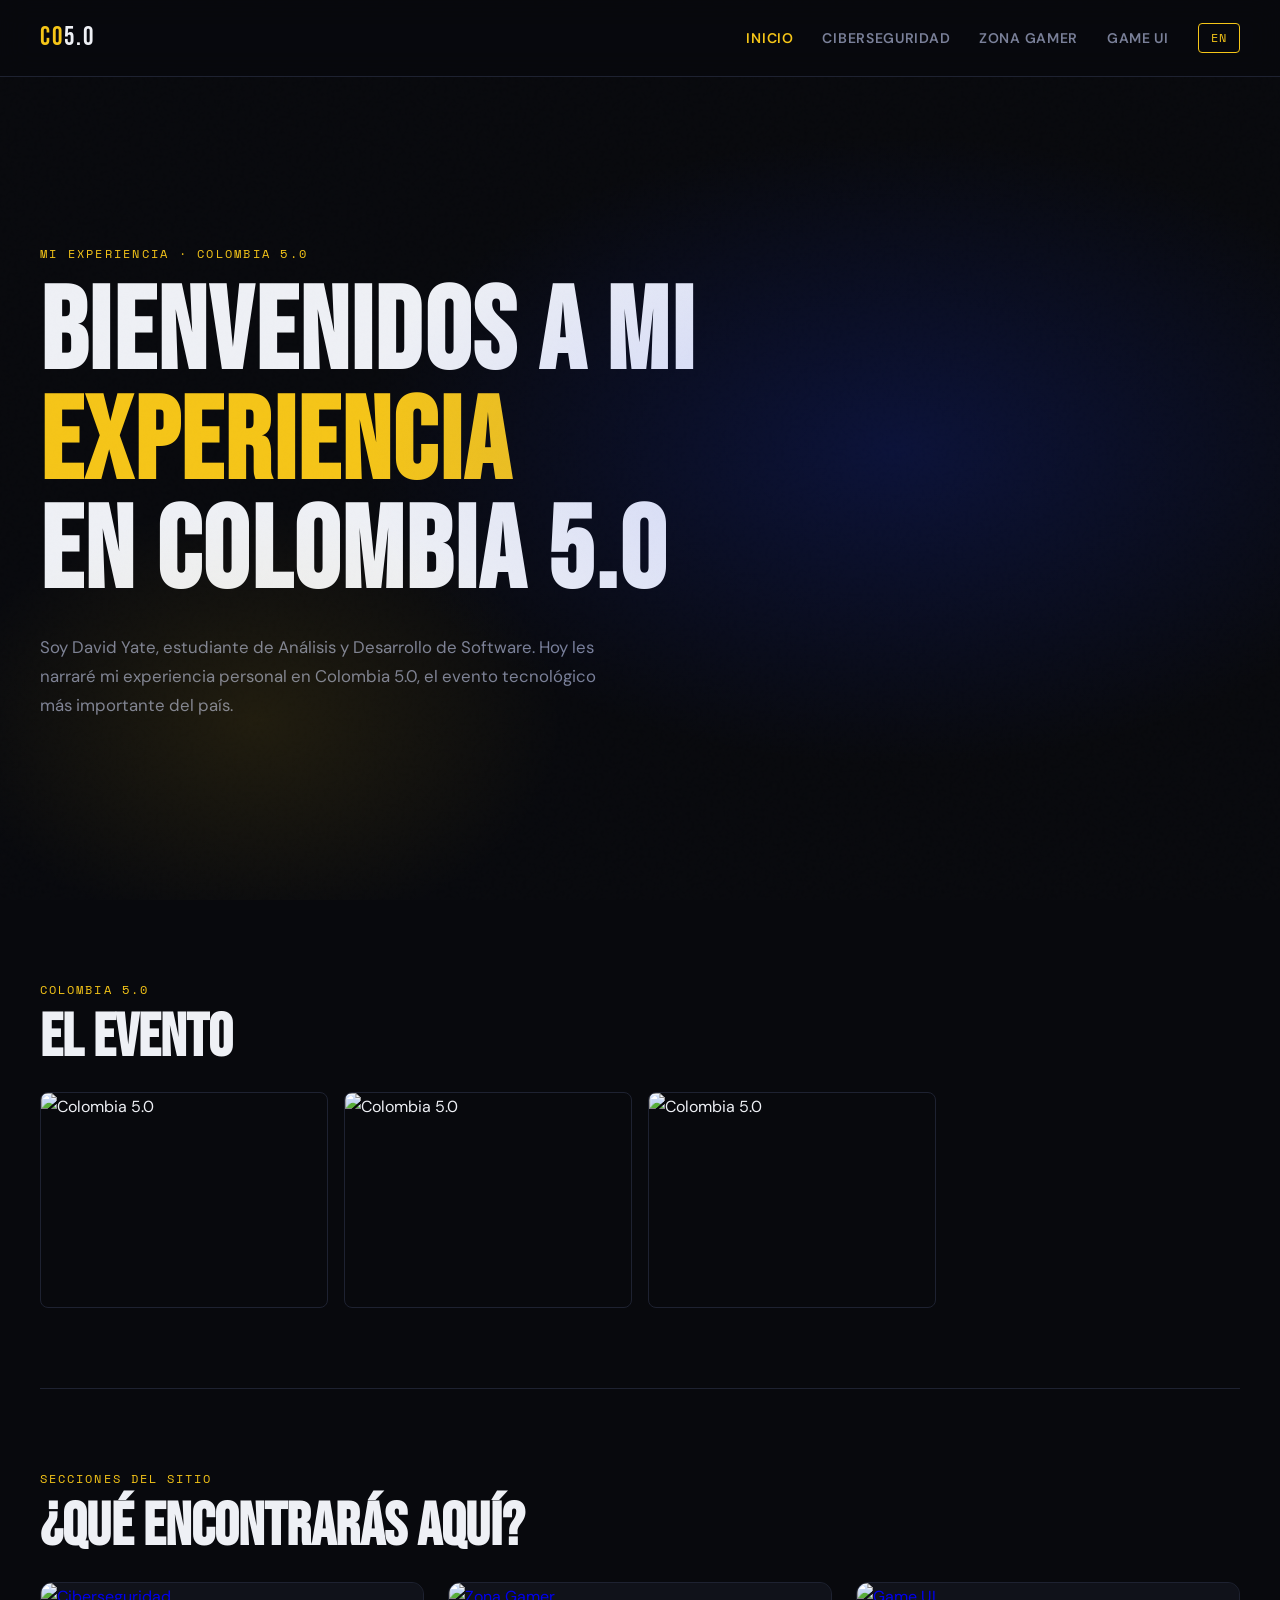
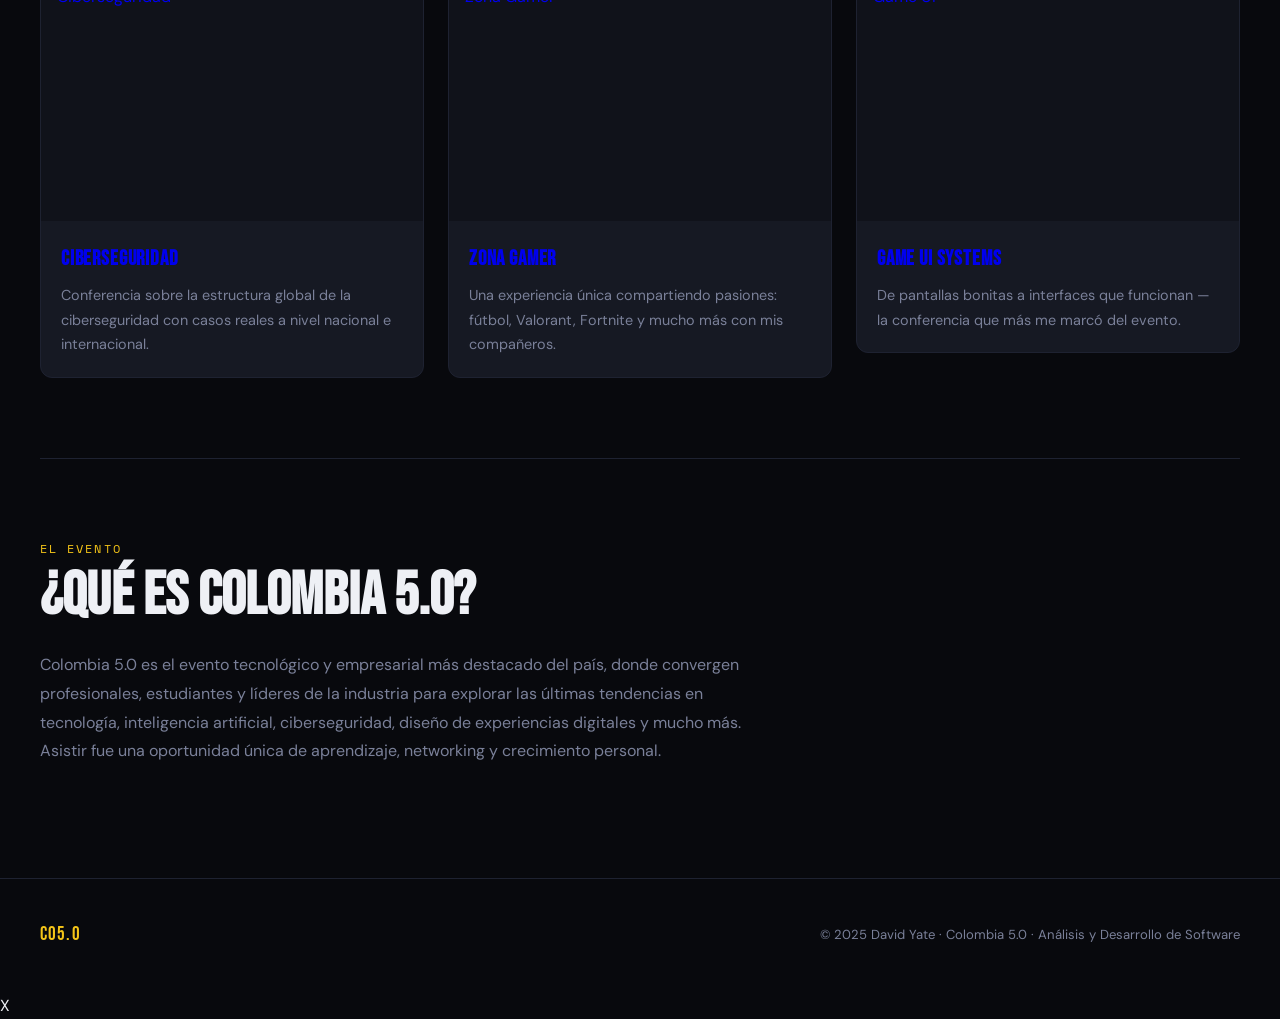
==== index.html @ abbd1819 "prueba" ====
<!DOCTYPE html>
<html lang="es">
<head>
  <meta charset="UTF-8" />
  <meta name="viewport" content="width=device-width, initial-scale=1.0" />
  <title>Colombia 5.0 — David Yate</title>
  <link rel="stylesheet" href="css/style.css" />
</head>
<body>

  <!-- NAV -->
  <nav>
    <a href="index.html" class="nav-logo">CO<span>5.0</span></a>
    <ul class="nav-links">
      <li><a href="index.html"           class="active" data-i18n="nav-home">Inicio</a></li>
      <li><a href="ciberseguridad.html"  data-i18n="nav-ciber">Ciberseguridad</a></li>
      <li><a href="zona-gamer.html"      data-i18n="nav-gamer">Zona Gamer</a></li>
      <li><a href="game-ui.html"         data-i18n="nav-gameui">Game UI</a></li>
      <li><button id="lang-btn">EN</button></li>
    </ul>
    <button class="hamburger" aria-label="Menú">
      <span></span><span></span><span></span>
    </button>
  </nav>

  <!-- HERO -->
  <header class="page-hero">
    <p class="hero-eyebrow" data-i18n="hero-eyebrow">Mi Experiencia · Colombia 5.0</p>
    <h1 class="hero-title" data-i18n="hero-title">
      Bienvenidos a mi<br><em>experiencia</em><br>en Colombia 5.0
    </h1>
    <p class="hero-sub" data-i18n="hero-sub">
      Soy David Yate, estudiante de Análisis y Desarrollo de Software. Hoy les narraré mi experiencia personal en Colombia 5.0, el evento tecnológico más importante del país.
    </p>
  </header>

  <!-- GALLERY HOME -->
  <section>
    <p class="section-label">Colombia 5.0</p>
    <h2 class="section-title">El Evento</h2>
    <div class="gallery">
      <img src="img/imagen1.jpeg" alt="Colombia 5.0" loading="lazy" />
      <img src="img/imagen2.jpeg" alt="Colombia 5.0" loading="lazy" />
      <img src="img/imagen3.jpeg" alt="Colombia 5.0" loading="lazy" />
    </div>
  </section>

  <div class="divider"></div>

  <!-- CARDS -->
  <section>
    <p class="section-label" data-i18n="cards-label">Secciones del sitio</p>
    <h2 class="section-title" data-i18n="cards-title">¿Qué encontrarás aquí?</h2>
    <div class="card-grid">

      <a href="ciberseguridad.html" style="text-decoration:none;">
        <article class="card">
          <img class="card-img" src="img/imagen4.jpeg" alt="Ciberseguridad" loading="lazy" />
          <div class="card-body">
            <h3 data-i18n="card1-title">Ciberseguridad</h3>
            <p data-i18n="card1-desc">Conferencia sobre la estructura global de la ciberseguridad con casos reales a nivel nacional e internacional.</p>
          </div>
        </article>
      </a>

      <a href="zona-gamer.html" style="text-decoration:none;">
        <article class="card">
          <img class="card-img" src="img/imagen10.jpeg" alt="Zona Gamer" loading="lazy" />
          <div class="card-body">
            <h3 data-i18n="card2-title">Zona Gamer</h3>
            <p data-i18n="card2-desc">Una experiencia única compartiendo pasiones: fútbol, Valorant, Fortnite y mucho más con mis compañeros.</p>
          </div>
        </article>
      </a>

      <a href="game-ui.html" style="text-decoration:none;">
        <article class="card">
          <img class="card-img" src="img/imagen13.jpeg" alt="Game UI" loading="lazy" />
          <div class="card-body">
            <h3 data-i18n="card3-title">Game UI Systems</h3>
            <p data-i18n="card3-desc">De pantallas bonitas a interfaces que funcionan — la conferencia que más me marcó del evento.</p>
          </div>
        </article>
      </a>

    </div>
  </section>

  <div class="divider"></div>

  <!-- ABOUT EVENT -->
  <section>
    <p class="section-label" data-i18n="event-label">El Evento</p>
    <h2 class="section-title" data-i18n="event-title">¿Qué es Colombia 5.0?</h2>
    <p class="section-body" data-i18n="event-body">
      Colombia 5.0 es el evento tecnológico y empresarial más destacado del país, donde convergen profesionales, estudiantes y líderes de la industria para explorar las últimas tendencias en tecnología, inteligencia artificial, ciberseguridad, diseño de experiencias digitales y mucho más.
    </p>
  </section>

  <!-- FOOTER -->
  <footer>
    <span class="footer-logo">CO5.0</span>
    <p data-i18n="footer-copy">© 2025 David Yate · Colombia 5.0 · Análisis y Desarrollo de Software</p>
  </footer>

  <script src="js/lang.js"></script>
  <script>initLang('home');</script>
</body>
</html>
X
---- css/style.css ----
/* ===========================
   COLOMBIA 5.0 — Global Styles
   =========================== */

@import url('https://fonts.googleapis.com/css2?family=Bebas+Neue&family=DM+Sans:ital,opsz,wght@0,9..40,300;0,9..40,400;0,9..40,600;1,9..40,300&family=Space+Mono:wght@400;700&display=swap');

:root {
  --bg:        #08090d;
  --surface:   #10121a;
  --card:      #161923;
  --border:    #1e2231;
  --yellow:    #f5c518;
  --blue:      #1a3cff;
  --red:       #e8173a;
  --white:     #eef0f5;
  --muted:     #7a8099;
  --font-head: 'Bebas Neue', sans-serif;
  --font-body: 'DM Sans', sans-serif;
  --font-mono: 'Space Mono', monospace;
}

*, *::before, *::after { box-sizing: border-box; margin: 0; padding: 0; }

html { scroll-behavior: smooth; }

body {
  background: var(--bg);
  color: var(--white);
  font-family: var(--font-body);
  font-size: 1rem;
  line-height: 1.7;
  overflow-x: hidden;
}

/* ── NAV ── */
nav {
  position: fixed;
  top: 0; left: 0; right: 0;
  z-index: 999;
  display: flex;
  align-items: center;
  justify-content: space-between;
  padding: 1rem 2.5rem;
  background: rgba(8,9,13,.85);
  backdrop-filter: blur(14px);
  border-bottom: 1px solid var(--border);
}

.nav-logo {
  font-family: var(--font-head);
  font-size: 1.6rem;
  letter-spacing: .08em;
  color: var(--yellow);
  text-decoration: none;
}

.nav-logo span { color: var(--white); }

.nav-links {
  display: flex;
  align-items: center;
  gap: 1.8rem;
  list-style: none;
}

.nav-links a {
  color: var(--muted);
  text-decoration: none;
  font-size: .875rem;
  font-weight: 600;
  letter-spacing: .05em;
  text-transform: uppercase;
  transition: color .2s;
}

.nav-links a:hover,
.nav-links a.active { color: var(--yellow); }

/* Language toggle */
#lang-btn {
  background: none;
  border: 1.5px solid var(--yellow);
  color: var(--yellow);
  font-family: var(--font-mono);
  font-size: .75rem;
  padding: .35rem .75rem;
  border-radius: 4px;
  cursor: pointer;
  letter-spacing: .1em;
  transition: background .2s, color .2s;
}
#lang-btn:hover { background: var(--yellow); color: var(--bg); }

/* Hamburger (mobile) */
.hamburger {
  display: none;
  flex-direction: column;
  gap: 5px;
  background: none;
  border: none;
  cursor: pointer;
  padding: 4px;
}
.hamburger span {
  display: block;
  width: 24px; height: 2px;
  background: var(--white);
  border-radius: 2px;
  transition: transform .3s, opacity .3s;
}
.nav-links.open { display: flex; }

/* ── HERO STRIP ── */
.page-hero {
  min-height: 100vh;
  display: flex;
  flex-direction: column;
  justify-content: center;
  padding: 8rem 2.5rem 4rem;
  position: relative;
  overflow: hidden;
}

.page-hero::before {
  content: '';
  position: absolute;
  inset: 0;
  background:
    radial-gradient(ellipse 60% 50% at 70% 50%, rgba(26,60,255,.18) 0%, transparent 70%),
    radial-gradient(ellipse 40% 40% at 20% 80%, rgba(245,197,24,.1) 0%, transparent 60%);
  pointer-events: none;
}

.hero-eyebrow {
  font-family: var(--font-mono);
  font-size: .78rem;
  letter-spacing: .18em;
  color: var(--yellow);
  text-transform: uppercase;
  margin-bottom: 1rem;
}

.hero-title {
  font-family: var(--font-head);
  font-size: clamp(3.5rem, 9vw, 8rem);
  line-height: .95;
  letter-spacing: .02em;
  color: var(--white);
  margin-bottom: 1.5rem;
}

.hero-title em {
  font-style: normal;
  color: var(--yellow);
}

.hero-sub {
  max-width: 560px;
  color: var(--muted);
  font-size: 1.05rem;
  line-height: 1.75;
}

/* ── SECTIONS ── */
section { padding: 5rem 2.5rem; }

.section-label {
  font-family: var(--font-mono);
  font-size: .72rem;
  letter-spacing: .18em;
  color: var(--yellow);
  text-transform: uppercase;
  margin-bottom: .5rem;
}

.section-title {
  font-family: var(--font-head);
  font-size: clamp(2rem, 5vw, 3.8rem);
  line-height: 1;
  margin-bottom: 1.5rem;
}

.section-body {
  max-width: 720px;
  color: var(--muted);
  font-size: 1rem;
  line-height: 1.8;
  margin-bottom: 2rem;
}

/* ── GRID & CARDS ── */
.card-grid {
  display: grid;
  grid-template-columns: repeat(auto-fit, minmax(260px, 1fr));
  gap: 1.5rem;
}

.card {
  background: var(--card);
  border: 1px solid var(--border);
  border-radius: 12px;
  overflow: hidden;
  transition: transform .25s, border-color .25s;
}

.card:hover { transform: translateY(-4px); border-color: var(--yellow); }

.card-img {
  width: 100%;
  aspect-ratio: 16/10;
  object-fit: cover;
  display: block;
  background: var(--surface);
}

.card-body { padding: 1.25rem; }

.card-body h3 {
  font-family: var(--font-head);
  font-size: 1.3rem;
  margin-bottom: .4rem;
  letter-spacing: .04em;
}

.card-body p { color: var(--muted); font-size: .9rem; }

/* ── DIVIDER ── */
.divider {
  height: 1px;
  background: var(--border);
  margin: 0 2.5rem;
}

/* ── GALLERY ── */
.gallery {
  display: grid;
  grid-template-columns: repeat(auto-fill, minmax(280px, 1fr));
  gap: 1rem;
}

.gallery img {
  width: 100%;
  aspect-ratio: 4/3;
  object-fit: cover;
  border-radius: 8px;
  border: 1px solid var(--border);
  transition: transform .3s, border-color .3s;
}
.gallery img:hover { transform: scale(1.02); border-color: var(--yellow); }

/* ── TAG / KEYWORD PILLS ── */
.tags { display: flex; flex-wrap: wrap; gap: .6rem; margin-top: 1.5rem; }

.tag {
  font-family: var(--font-mono);
  font-size: .72rem;
  letter-spacing: .08em;
  color: var(--yellow);
  border: 1px solid var(--yellow);
  border-radius: 4px;
  padding: .3rem .7rem;
  text-transform: uppercase;
}

/* ── HIGHLIGHT BOX ── */
.highlight {
  background: linear-gradient(135deg, rgba(245,197,24,.08), rgba(26,60,255,.06));
  border: 1px solid rgba(245,197,24,.2);
  border-radius: 12px;
  padding: 2rem 2.5rem;
  margin: 2rem 0;
}

.highlight p { color: var(--white); font-size: 1.05rem; }

/* ── CONFERENCE HEADER ── */
.conf-meta {
  display: flex;
  flex-wrap: wrap;
  gap: 2rem;
  margin-bottom: 3rem;
}

.conf-meta-item { }
.conf-meta-item .label {
  font-family: var(--font-mono);
  font-size: .65rem;
  letter-spacing: .14em;
  color: var(--yellow);
  text-transform: uppercase;
  display: block;
  margin-bottom: .2rem;
}
.conf-meta-item .value {
  font-size: 1rem;
  font-weight: 600;
  color: var(--white);
}

/* ── FOOTER ── */
footer {
  border-top: 1px solid var(--border);
  padding: 2.5rem 2.5rem;
  display: flex;
  align-items: center;
  justify-content: space-between;
  flex-wrap: wrap;
  gap: 1rem;
}

footer p { color: var(--muted); font-size: .82rem; }
footer .footer-logo {
  font-family: var(--font-head);
  font-size: 1.2rem;
  color: var(--yellow);
  letter-spacing: .06em;
}

/* ── BACK LINK ── */
.back-link {
  display: inline-flex;
  align-items: center;
  gap: .4rem;
  font-family: var(--font-mono);
  font-size: .75rem;
  letter-spacing: .1em;
  color: var(--muted);
  text-decoration: none;
  text-transform: uppercase;
  margin-bottom: 2rem;
  transition: color .2s;
}
.back-link:hover { color: var(--yellow); }

/* ── NOISE OVERLAY ── */
body::after {
  content: '';
  position: fixed;
  inset: 0;
  background-image: url("data:image/svg+xml,%3Csvg viewBox='0 0 256 256' xmlns='http://www.w3.org/2000/svg'%3E%3Cfilter id='noise'%3E%3CfeTurbulence type='fractalNoise' baseFrequency='0.9' numOctaves='4' stitchTiles='stitch'/%3E%3C/filter%3E%3Crect width='100%25' height='100%25' filter='url(%23noise)' opacity='0.04'/%3E%3C/svg%3E");
  opacity: .4;
  pointer-events: none;
  z-index: 0;
}

/* ── RESPONSIVE ── */
@media (max-width: 768px) {
  nav { padding: 1rem 1.25rem; }
  .page-hero { padding: 7rem 1.25rem 3rem; }
  section { padding: 3.5rem 1.25rem; }
  .divider { margin: 0 1.25rem; }
  footer { padding: 2rem 1.25rem; }

  .nav-links {
    display: none;
    position: absolute;
    top: 100%; left: 0; right: 0;
    flex-direction: column;
    background: rgba(8,9,13,.97);
    padding: 1.5rem 1.25rem;
    border-bottom: 1px solid var(--border);
    gap: 1.2rem;
  }

  .hamburger { display: flex; }
  .gallery { grid-template-columns: 1fr 1fr; }
}
X
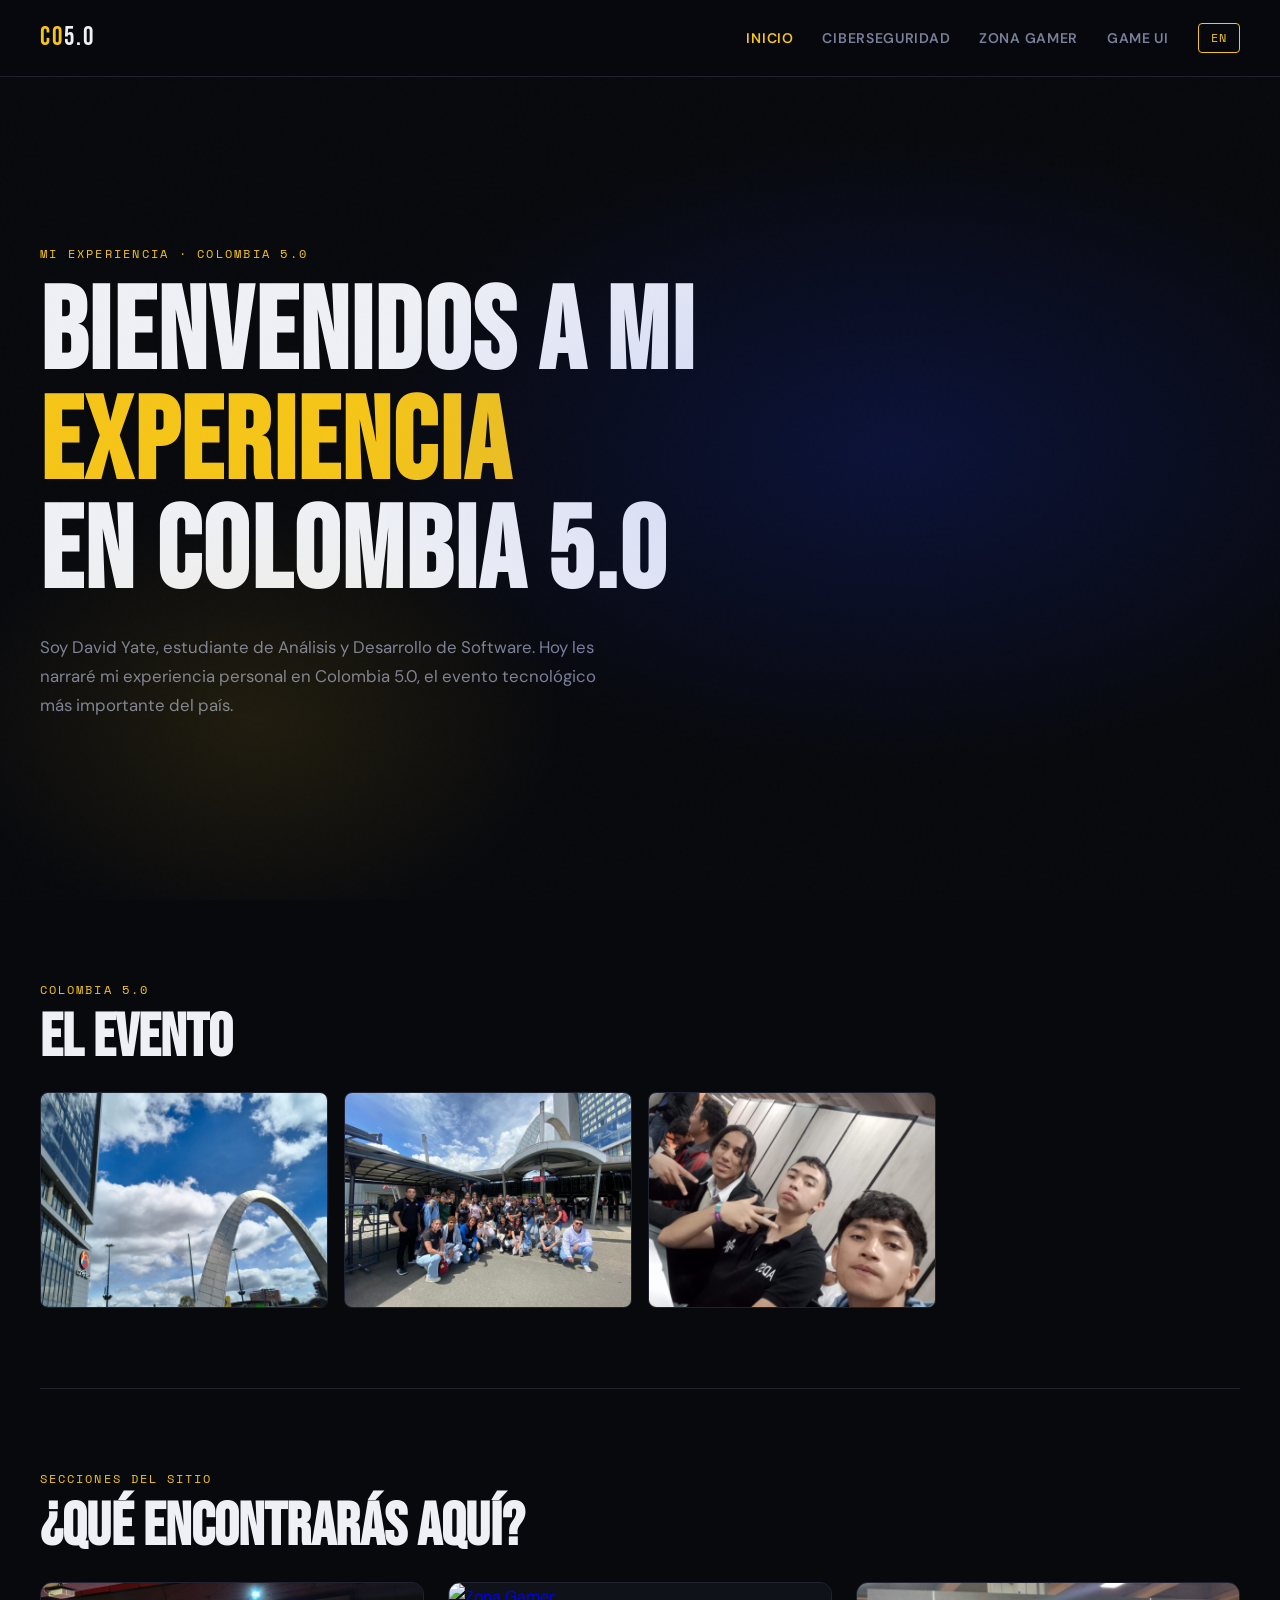
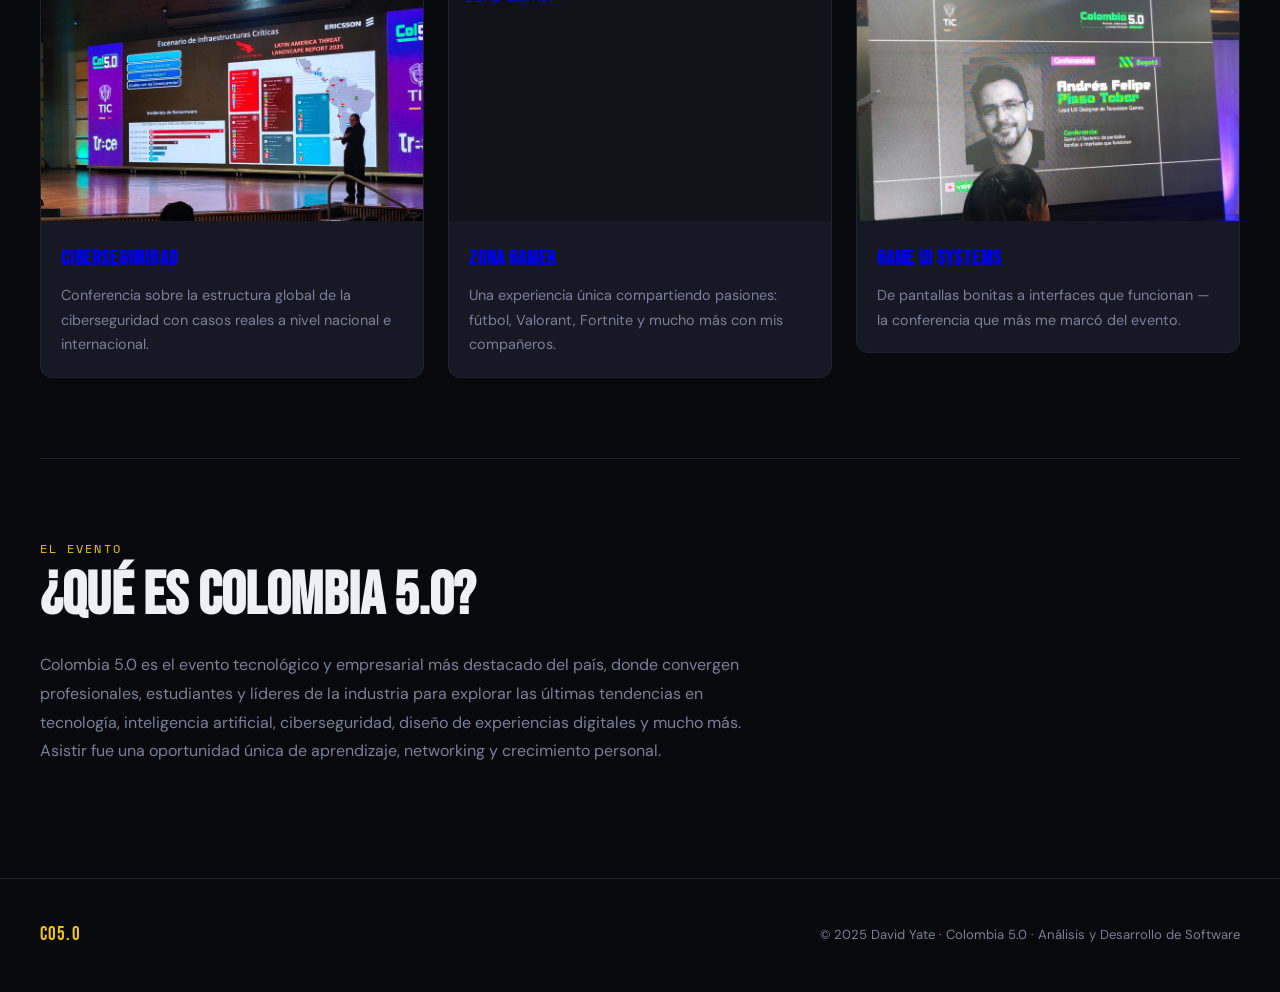
==== commit 79cb5ab4: "VERSION WEB - COLOMBIA 5.0" ====
--- a/index.html
+++ b/index.html
@@ -107,4 +107,3 @@
   <script>initLang('home');</script>
 </body>
 </html>
-X
--- a/css/style.css
+++ b/css/style.css
@@ -365,4 +365,3 @@
   .hamburger { display: flex; }
   .gallery { grid-template-columns: 1fr 1fr; }
 }
-X
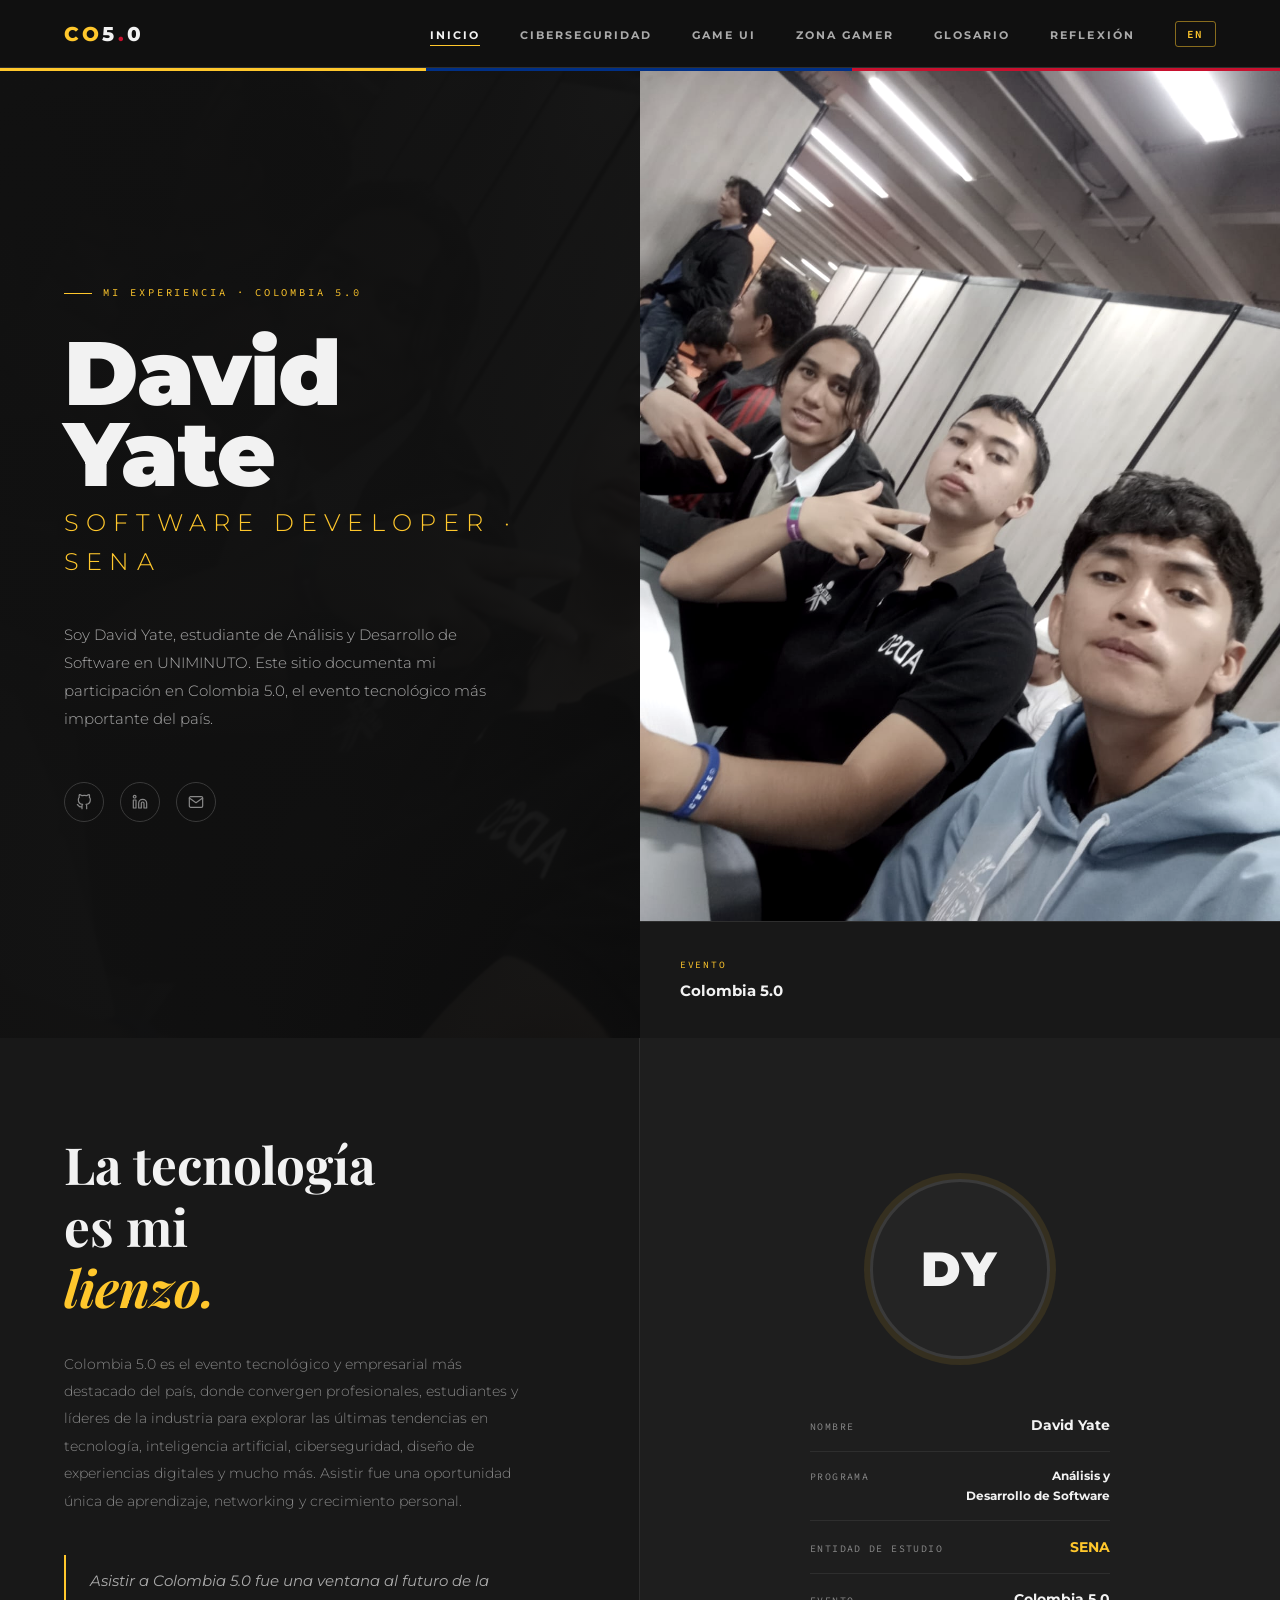
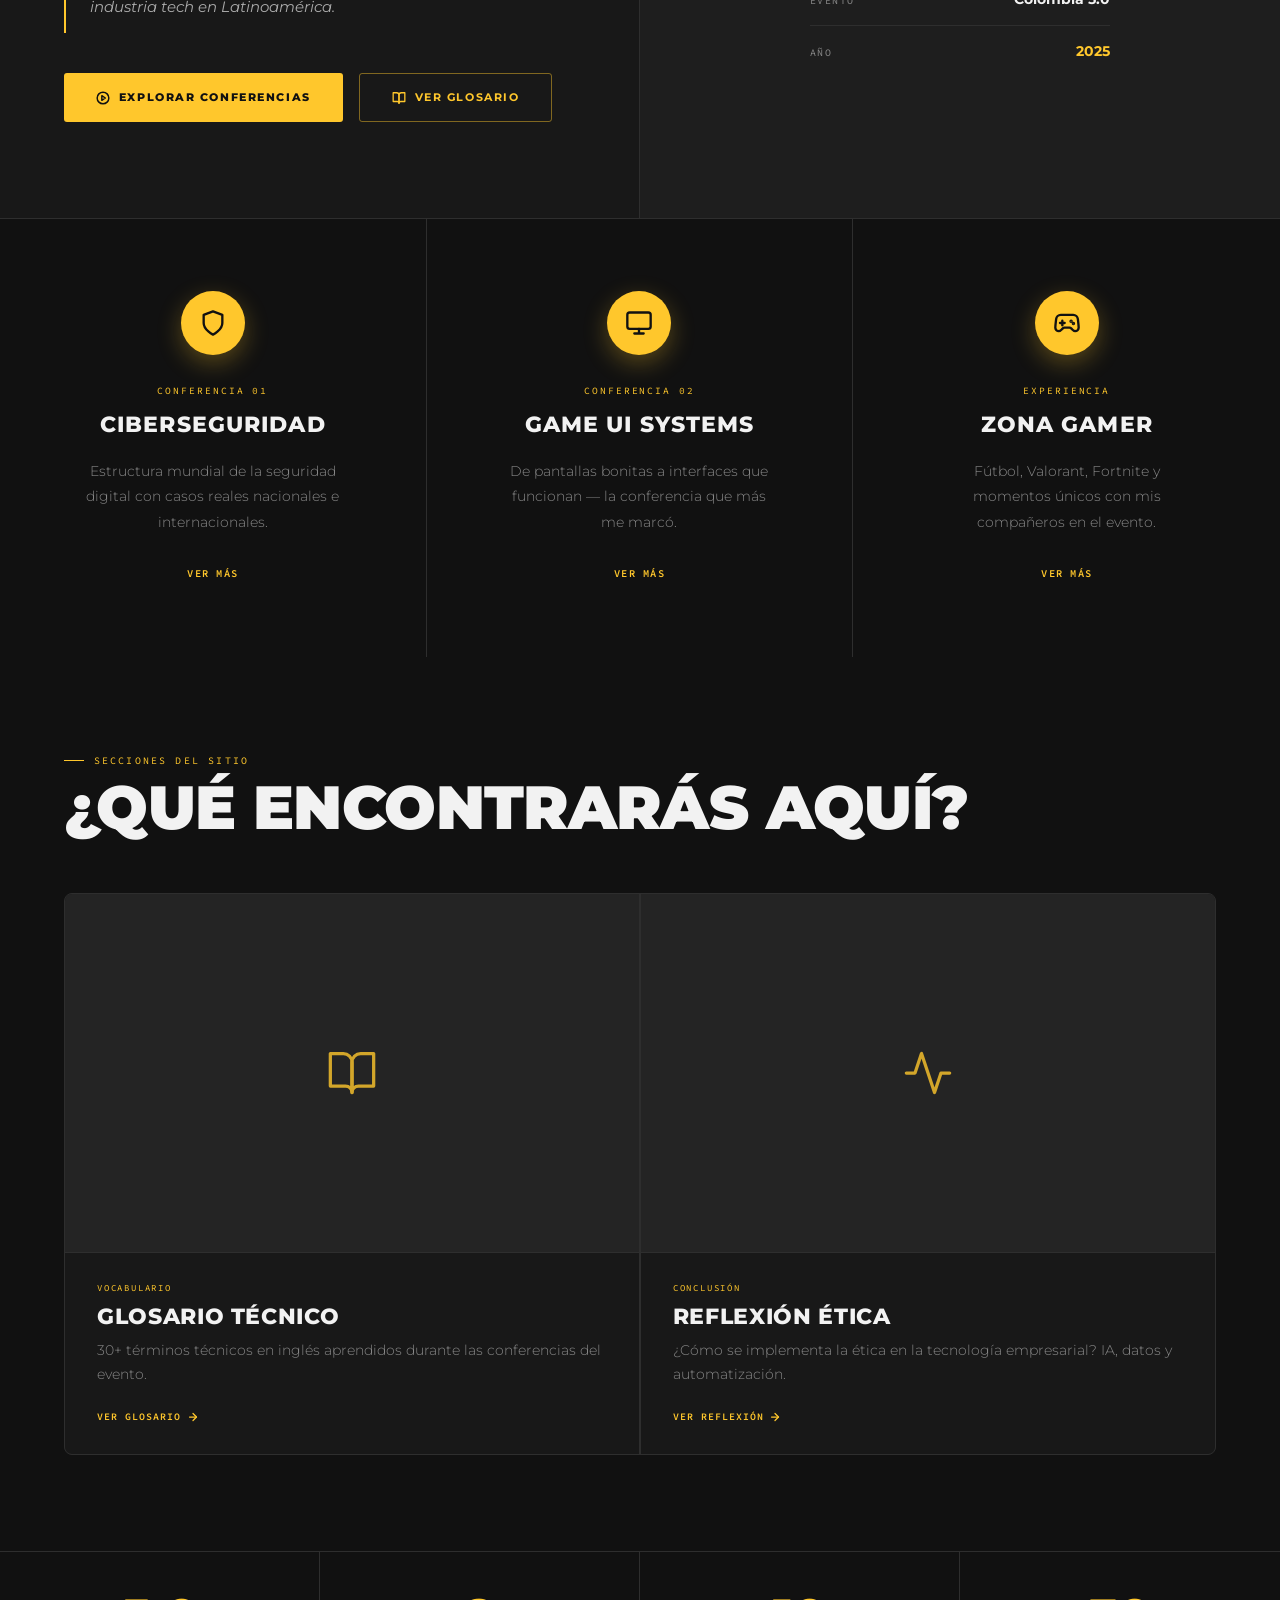
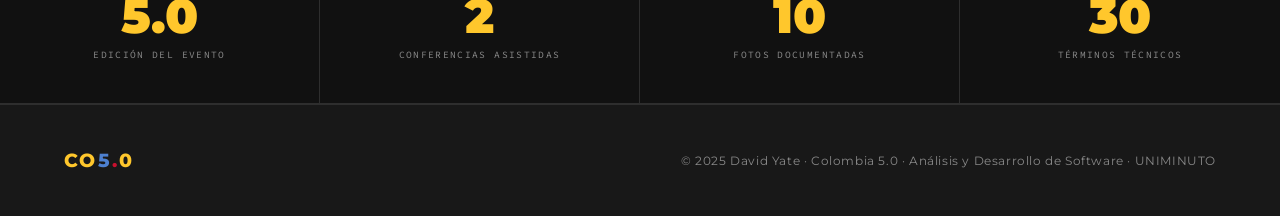
==== commit 58675842: "CODIGO COLOMBIA 5.0 - ACTUALIZACION" ====
--- a/index.html
+++ b/index.html
@@ -8,100 +8,217 @@
 </head>
 <body>
 
-  <!-- NAV -->
+  <!-- ▸ NAV -->
   <nav>
-    <a href="index.html" class="nav-logo">CO<span>5.0</span></a>
+    <a href="index.html" class="nav-logo">CO<span>5</span><span class="dot">.</span><span>0</span></a>
     <ul class="nav-links">
       <li><a href="index.html"           class="active" data-i18n="nav-home">Inicio</a></li>
       <li><a href="ciberseguridad.html"  data-i18n="nav-ciber">Ciberseguridad</a></li>
+      <li><a href="game-ui.html"         data-i18n="nav-gameui">Game UI</a></li>
       <li><a href="zona-gamer.html"      data-i18n="nav-gamer">Zona Gamer</a></li>
-      <li><a href="game-ui.html"         data-i18n="nav-gameui">Game UI</a></li>
+      <li><a href="glossary.html"        data-i18n="nav-glossary">Glosario</a></li>
+      <li><a href="ethics.html"          data-i18n="nav-ethics">Reflexión</a></li>
       <li><button id="lang-btn">EN</button></li>
     </ul>
-    <button class="hamburger" aria-label="Menú">
-      <span></span><span></span><span></span>
-    </button>
+    <button class="hamburger" aria-label="Menú"><span></span><span></span><span></span></button>
   </nav>
 
-  <!-- HERO -->
+  <!-- ▸ HERO — dos columnas estilo HM -->
   <header class="page-hero">
-    <p class="hero-eyebrow" data-i18n="hero-eyebrow">Mi Experiencia · Colombia 5.0</p>
-    <h1 class="hero-title" data-i18n="hero-title">
-      Bienvenidos a mi<br><em>experiencia</em><br>en Colombia 5.0
-    </h1>
-    <p class="hero-sub" data-i18n="hero-sub">
-      Soy David Yate, estudiante de Análisis y Desarrollo de Software. Hoy les narraré mi experiencia personal en Colombia 5.0, el evento tecnológico más importante del país.
-    </p>
+    <div class="hero-tricolor"></div>
+    <!-- BG image cubre ambas columnas -->
+    <div class="hero-bg-img" style="background-image:url('img/hero.jpeg'); background-position:center;"></div>
+
+    <!-- Columna izquierda: nombre + rol + desc + social -->
+    <div class="hero-left">
+      <p class="hero-eyebrow" data-i18n="hero-eyebrow">Mi Experiencia · Colombia 5.0</p>
+      <h1 class="hero-name" data-i18n="hero-name">David<br>Yate</h1>
+      <p class="hero-role" data-i18n="hero-role">Software Developer · SENA</p>
+      <p class="hero-desc" data-i18n="hero-sub">
+        Estudiante de Análisis y Desarrollo de Software en el SENA. Este sitio documenta mi participación en Colombia 5.0, el evento tecnológico más importante del país.
+      </p>
+      <div class="hero-social">
+        <!-- GitHub -->
+        <a href="#" aria-label="GitHub">
+          <svg viewBox="0 0 24 24" fill="none" stroke="currentColor" stroke-width="1.8" stroke-linecap="round" stroke-linejoin="round"><path d="M9 19c-5 1.5-5-2.5-7-3m14 6v-3.87a3.37 3.37 0 0 0-.94-2.61c3.14-.35 6.44-1.54 6.44-7A5.44 5.44 0 0 0 20 4.77 5.07 5.07 0 0 0 19.91 1S18.73.65 16 2.48a13.38 13.38 0 0 0-7 0C6.27.65 5.09 1 5.09 1A5.07 5.07 0 0 0 5 4.77a5.44 5.44 0 0 0-1.5 3.78c0 5.42 3.3 6.61 6.44 7A3.37 3.37 0 0 0 9 18.13V22"/></svg>
+        </a>
+        <!-- LinkedIn -->
+        <a href="#" aria-label="LinkedIn">
+          <svg viewBox="0 0 24 24" fill="none" stroke="currentColor" stroke-width="1.8" stroke-linecap="round" stroke-linejoin="round"><path d="M16 8a6 6 0 0 1 6 6v7h-4v-7a2 2 0 0 0-2-2 2 2 0 0 0-2 2v7h-4v-7a6 6 0 0 1 6-6z"/><rect x="2" y="9" width="4" height="12"/><circle cx="4" cy="4" r="2"/></svg>
+        </a>
+        <!-- Email -->
+        <a href="#" aria-label="Email">
+          <svg viewBox="0 0 24 24" fill="none" stroke="currentColor" stroke-width="1.8" stroke-linecap="round" stroke-linejoin="round"><path d="M4 4h16c1.1 0 2 .9 2 2v12c0 1.1-.9 2-2 2H4c-1.1 0-2-.9-2-2V6c0-1.1.9-2 2-2z"/><polyline points="22,6 12,13 2,6"/></svg>
+        </a>
+      </div>
+    </div>
+
+    <!-- Columna derecha: imagen recortada + panel info -->
+    <div class="hero-right">
+      <div class="hero-img-top">
+        <img src="img/hero.jpeg" alt="Colombia 5.0" />
+      </div>
+      <div class="hero-info-panel">
+        <span class="info-label" data-i18n="info-event-lbl">Evento</span>
+        <span class="info-val">Colombia 5.0</span>
+      </div>
+    </div>
   </header>
 
-  <!-- GALLERY HOME -->
-  <section>
-    <p class="section-label">Colombia 5.0</p>
-    <h2 class="section-title">El Evento</h2>
-    <div class="gallery">
-      <img src="img/imagen1.jpeg" alt="Colombia 5.0" loading="lazy" />
-      <img src="img/imagen2.jpeg" alt="Colombia 5.0" loading="lazy" />
-      <img src="img/imagen3.jpeg" alt="Colombia 5.0" loading="lazy" />
+  <!-- ▸ ABOUT — izq: headline editorial / der: foto + datos -->
+  <section class="about-section">
+    <div class="about-left">
+      <h2 class="about-tagline" data-i18n="about-tagline">
+        La tecnología<br>es mi<br><em>lienzo.</em>
+      </h2>
+      <p class="about-body" data-i18n="event-body">
+        Colombia 5.0 es el evento tecnológico y empresarial más destacado del país, donde convergen profesionales, estudiantes y líderes de la industria para explorar las últimas tendencias en tecnología, inteligencia artificial, ciberseguridad y mucho más.
+      </p>
+      <blockquote class="about-quote" data-i18n="about-quote">
+        "Asistir a Colombia 5.0 fue una ventana al futuro de la industria tech en Latinoamérica."
+      </blockquote>
+      <div style="display:flex;gap:1rem;flex-wrap:wrap;">
+        <a href="ciberseguridad.html" class="btn-primary">
+          <svg width="14" height="14" viewBox="0 0 24 24" fill="none" stroke="currentColor" stroke-width="2.5" stroke-linecap="round" stroke-linejoin="round"><circle cx="12" cy="12" r="10"/><polygon points="10 8 16 12 10 16 10 8"/></svg>
+          <span data-i18n="hero-cta">Explorar conferencias</span>
+        </a>
+        <a href="glossary.html" class="btn-ghost">
+          <svg width="14" height="14" viewBox="0 0 24 24" fill="none" stroke="currentColor" stroke-width="2.2" stroke-linecap="round" stroke-linejoin="round"><path d="M2 3h6a4 4 0 0 1 4 4v14a3 3 0 0 0-3-3H2z"/><path d="M22 3h-6a4 4 0 0 0-4 4v14a3 3 0 0 1 3-3h7z"/></svg>
+          <span data-i18n="hero-cta2">Ver glosario</span>
+        </a>
+      </div>
+    </div>
+
+    <div class="about-right">
+      <!-- Avatar con iniciales (no tenemos foto personal) -->
+      <div class="about-photo"><span>DY</span></div>
+      <div class="about-details">
+        <div class="about-detail-row">
+          <span class="detail-key" data-i18n="det-name">Nombre</span>
+          <span class="detail-val">David Yate</span>
+        </div>
+        <div class="about-detail-row">
+          <span class="detail-key" data-i18n="det-role">Programa</span>
+          <span class="detail-val" style="font-size:.78rem;">Análisis y<br>Desarrollo de Software</span>
+        </div>
+        <div class="about-detail-row">
+          <span class="detail-key" data-i18n="det-entidad">Entidad de Estudio</span>
+          <span class="detail-val yellow">SENA</span>
+        </div>
+        <div class="about-detail-row">
+          <span class="detail-key" data-i18n="det-event">Evento</span>
+          <span class="detail-val">Colombia 5.0</span>
+        </div>
+        <div class="about-detail-row">
+          <span class="detail-key" data-i18n="det-year">Año</span>
+          <span class="detail-val yellow">2025</span>
+        </div>
+      </div>
     </div>
   </section>
 
-  <div class="divider"></div>
-
-  <!-- CARDS -->
-  <section>
-    <p class="section-label" data-i18n="cards-label">Secciones del sitio</p>
-    <h2 class="section-title" data-i18n="cards-title">¿Qué encontrarás aquí?</h2>
-    <div class="card-grid">
-
-      <a href="ciberseguridad.html" style="text-decoration:none;">
-        <article class="card">
-          <img class="card-img" src="img/imagen4.jpeg" alt="Ciberseguridad" loading="lazy" />
-          <div class="card-body">
-            <h3 data-i18n="card1-title">Ciberseguridad</h3>
-            <p data-i18n="card1-desc">Conferencia sobre la estructura global de la ciberseguridad con casos reales a nivel nacional e internacional.</p>
-          </div>
-        </article>
+  <!-- ▸ 3-COLUMNAS tipo HM: Ciberseguridad / Game UI / Zona Gamer -->
+  <div class="three-col-section">
+    <a href="ciberseguridad.html" class="three-col-item" style="text-decoration:none;color:inherit;">
+      <div class="col-icon">
+        <svg viewBox="0 0 24 24" fill="none" stroke="currentColor" stroke-width="2" stroke-linecap="round" stroke-linejoin="round"><path d="M12 22s8-4 8-10V5l-8-3-8 3v7c0 6 8 10 8 10z"/></svg>
+      </div>
+      <p class="col-num" data-i18n="col1-num">Conferencia 01</p>
+      <h3 class="col-title" data-i18n="col1-title">Ciberseguridad</h3>
+      <p class="col-text" data-i18n="col1-text">Estructura mundial de la seguridad digital con casos reales nacionales e internacionales.</p>
+      <span class="col-link" data-i18n="col-link">Ver más <svg viewBox="0 0 24 24" fill="none" stroke="currentColor" stroke-width="2.5" stroke-linecap="round" stroke-linejoin="round"><line x1="5" y1="12" x2="19" y2="12"/><polyline points="12 5 19 12 12 19"/></svg></span>
+    </a>
+
+    <a href="game-ui.html" class="three-col-item" style="text-decoration:none;color:inherit;">
+      <div class="col-icon">
+        <svg viewBox="0 0 24 24" fill="none" stroke="currentColor" stroke-width="2" stroke-linecap="round" stroke-linejoin="round"><rect x="2" y="3" width="20" height="14" rx="2"/><path d="M8 21h8M12 17v4"/></svg>
+      </div>
+      <p class="col-num" data-i18n="col2-num">Conferencia 02</p>
+      <h3 class="col-title" data-i18n="col2-title">Game UI Systems</h3>
+      <p class="col-text" data-i18n="col2-text">De pantallas bonitas a interfaces que funcionan — la conferencia que más me marcó.</p>
+      <span class="col-link" data-i18n="col-link">Ver más <svg viewBox="0 0 24 24" fill="none" stroke="currentColor" stroke-width="2.5" stroke-linecap="round" stroke-linejoin="round"><line x1="5" y1="12" x2="19" y2="12"/><polyline points="12 5 19 12 12 19"/></svg></span>
+    </a>
+
+    <a href="zona-gamer.html" class="three-col-item" style="text-decoration:none;color:inherit;">
+      <div class="col-icon">
+        <svg viewBox="0 0 24 24" fill="none" stroke="currentColor" stroke-width="2" stroke-linecap="round" stroke-linejoin="round"><line x1="6" y1="12" x2="10" y2="12"/><line x1="8" y1="10" x2="8" y2="14"/><circle cx="15.5" cy="10.5" r=".5" fill="currentColor"/><circle cx="17.5" cy="12.5" r=".5" fill="currentColor"/><path d="M17.32 5H6.68a4 4 0 0 0-3.978 3.59c-.006.052-.01.101-.017.152C2.604 9.416 2 14.456 2 16a3 3 0 0 0 3 3c1 0 1.5-.5 2-1l1.414-1.414A2 2 0 0 1 9.828 16h4.344a2 2 0 0 1 1.414.586L17 18c.5.5 1 1 2 1a3 3 0 0 0 3-3c0-1.545-.604-6.584-.685-7.258-.007-.05-.011-.1-.017-.151A4 4 0 0 0 17.32 5z"/></svg>
+      </div>
+      <p class="col-num" data-i18n="col3-num">Experiencia</p>
+      <h3 class="col-title" data-i18n="col3-title">Zona Gamer</h3>
+      <p class="col-text" data-i18n="col3-text">Fútbol, Valorant, Fortnite y momentos únicos con mis compañeros en el evento.</p>
+      <span class="col-link" data-i18n="col-link">Ver más <svg viewBox="0 0 24 24" fill="none" stroke="currentColor" stroke-width="2.5" stroke-linecap="round" stroke-linejoin="round"><line x1="5" y1="12" x2="19" y2="12"/><polyline points="12 5 19 12 12 19"/></svg></span>
+    </a>
+  </div>
+
+  <!-- ▸ CARDS: Glosario + Reflexión Ética -->
+  <section class="cards-section">
+    <div class="section-header">
+      <p class="section-label" data-i18n="sec-label">Secciones del sitio</p>
+      <h2 class="section-title" data-i18n="sec-title">¿Qué encontrarás <em>aquí</em>?</h2>
+    </div>
+
+    <div class="card-grid" style="grid-template-columns:1fr 1fr;">
+      <a href="glossary.html" class="card">
+        <div class="card-icon-wrap">
+          <svg class="card-icon-svg" viewBox="0 0 24 24" fill="none" stroke="currentColor" stroke-width="1.5" stroke-linecap="round" stroke-linejoin="round">
+            <path d="M2 3h6a4 4 0 0 1 4 4v14a3 3 0 0 0-3-3H2z"/>
+            <path d="M22 3h-6a4 4 0 0 0-4 4v14a3 3 0 0 1 3-3h7z"/>
+          </svg>
+        </div>
+        <div class="card-body">
+          <span class="card-badge" data-i18n="card4-badge">Vocabulario Técnico</span>
+          <h3 data-i18n="card4-title">Glosario Técnico</h3>
+          <p data-i18n="card4-desc">30+ términos técnicos en inglés aprendidos durante las conferencias del evento Colombia 5.0.</p>
+          <span class="card-arrow">Ver glosario <svg viewBox="0 0 24 24" fill="none" stroke="currentColor" stroke-width="2.5" stroke-linecap="round" stroke-linejoin="round"><line x1="5" y1="12" x2="19" y2="12"/><polyline points="12 5 19 12 12 19"/></svg></span>
+        </div>
       </a>
 
-      <a href="zona-gamer.html" style="text-decoration:none;">
-        <article class="card">
-          <img class="card-img" src="img/imagen10.jpeg" alt="Zona Gamer" loading="lazy" />
-          <div class="card-body">
-            <h3 data-i18n="card2-title">Zona Gamer</h3>
-            <p data-i18n="card2-desc">Una experiencia única compartiendo pasiones: fútbol, Valorant, Fortnite y mucho más con mis compañeros.</p>
-          </div>
-        </article>
+      <a href="ethics.html" class="card">
+        <div class="card-icon-wrap">
+          <svg class="card-icon-svg" viewBox="0 0 24 24" fill="none" stroke="currentColor" stroke-width="1.5" stroke-linecap="round" stroke-linejoin="round">
+            <polyline points="22 12 18 12 15 21 9 3 6 12 2 12"/>
+          </svg>
+        </div>
+        <div class="card-body">
+          <span class="card-badge" data-i18n="card5-badge">Conclusión</span>
+          <h3 data-i18n="card5-title">Reflexión Ética</h3>
+          <p data-i18n="card5-desc">¿Cómo se implementa la ética en la tecnología empresarial? IA, datos y automatización.</p>
+          <span class="card-arrow">Ver reflexión <svg viewBox="0 0 24 24" fill="none" stroke="currentColor" stroke-width="2.5" stroke-linecap="round" stroke-linejoin="round"><line x1="5" y1="12" x2="19" y2="12"/><polyline points="12 5 19 12 12 19"/></svg></span>
+        </div>
       </a>
-
-      <a href="game-ui.html" style="text-decoration:none;">
-        <article class="card">
-          <img class="card-img" src="img/imagen13.jpeg" alt="Game UI" loading="lazy" />
-          <div class="card-body">
-            <h3 data-i18n="card3-title">Game UI Systems</h3>
-            <p data-i18n="card3-desc">De pantallas bonitas a interfaces que funcionan — la conferencia que más me marcó del evento.</p>
-          </div>
-        </article>
-      </a>
-
     </div>
   </section>
 
-  <div class="divider"></div>
-
-  <!-- ABOUT EVENT -->
-  <section>
-    <p class="section-label" data-i18n="event-label">El Evento</p>
-    <h2 class="section-title" data-i18n="event-title">¿Qué es Colombia 5.0?</h2>
-    <p class="section-body" data-i18n="event-body">
-      Colombia 5.0 es el evento tecnológico y empresarial más destacado del país, donde convergen profesionales, estudiantes y líderes de la industria para explorar las últimas tendencias en tecnología, inteligencia artificial, ciberseguridad, diseño de experiencias digitales y mucho más.
-    </p>
-  </section>
-
-  <!-- FOOTER -->
+  <!-- ▸ STATS strip -->
+  <div style="display:grid;grid-template-columns:repeat(4,1fr);border-top:1px solid var(--border);border-bottom:1px solid var(--border);">
+    <div style="padding:2.5rem 2rem;text-align:center;border-right:1px solid var(--border);">
+      <span style="font-family:var(--font-head);font-size:3rem;font-weight:900;color:var(--co-yellow);display:block;line-height:1;">5.0</span>
+      <span style="font-family:var(--font-mono);font-size:.6rem;letter-spacing:.14em;color:var(--muted);text-transform:uppercase;margin-top:.5rem;display:block;" data-i18n="stat1">Edición del evento</span>
+    </div>
+    <div style="padding:2.5rem 2rem;text-align:center;border-right:1px solid var(--border);">
+      <span style="font-family:var(--font-head);font-size:3rem;font-weight:900;color:var(--co-yellow);display:block;line-height:1;">2</span>
+      <span style="font-family:var(--font-mono);font-size:.6rem;letter-spacing:.14em;color:var(--muted);text-transform:uppercase;margin-top:.5rem;display:block;" data-i18n="stat2">Conferencias asistidas</span>
+    </div>
+    <div style="padding:2.5rem 2rem;text-align:center;border-right:1px solid var(--border);">
+      <span style="font-family:var(--font-head);font-size:3rem;font-weight:900;color:var(--co-yellow);display:block;line-height:1;">10</span>
+      <span style="font-family:var(--font-mono);font-size:.6rem;letter-spacing:.14em;color:var(--muted);text-transform:uppercase;margin-top:.5rem;display:block;" data-i18n="stat3">Fotos documentadas</span>
+    </div>
+    <div style="padding:2.5rem 2rem;text-align:center;">
+      <span style="font-family:var(--font-head);font-size:3rem;font-weight:900;color:var(--co-yellow);display:block;line-height:1;">30</span>
+      <span style="font-family:var(--font-mono);font-size:.6rem;letter-spacing:.14em;color:var(--muted);text-transform:uppercase;margin-top:.5rem;display:block;" data-i18n="stat4">Términos técnicos</span>
+    </div>
+  </div>
+
+  <!-- ▸ FOOTER -->
   <footer>
-    <span class="footer-logo">CO5.0</span>
-    <p data-i18n="footer-copy">© 2025 David Yate · Colombia 5.0 · Análisis y Desarrollo de Software</p>
+    <span class="footer-logo"><span class="y">CO</span><span class="b">5</span><span class="r">.</span><span class="y">0</span></span>
+    <p data-i18n="footer-copy">© 2025 David Yate · Colombia 5.0 · Análisis y Desarrollo de Software · SENA</p>
   </footer>
+
+  <div class="lightbox" id="lightbox">
+    <button class="lightbox-close" id="lightbox-close">&#x2715;</button>
+    <img id="lightbox-img" src="" alt="Imagen ampliada" />
+  </div>
 
   <script src="js/lang.js"></script>
   <script>initLang('home');</script>
--- a/css/style.css
+++ b/css/style.css
@@ -1,367 +1,880 @@
-/* ===========================
-   COLOMBIA 5.0 — Global Styles
-   =========================== */
-
-@import url('https://fonts.googleapis.com/css2?family=Bebas+Neue&family=DM+Sans:ital,opsz,wght@0,9..40,300;0,9..40,400;0,9..40,600;1,9..40,300&family=Space+Mono:wght@400;700&display=swap');
+/* ============================================================
+   COLOMBIA 5.0 — v4 "Henry McDonald" Template Style
+   Paleta: Amarillo #FFC72C · Azul #003087 · Rojo #C8102E
+   Tema: Portfolio editorial oscuro — inspirado en la plantilla HM
+   ============================================================ */
+
+@import url('https://fonts.googleapis.com/css2?family=Montserrat:wght@300;400;500;600;700;800;900&family=Playfair+Display:ital,wght@0,700;0,800;1,700&family=Source+Code+Pro:wght@400;600&display=swap');
 
 :root {
-  --bg:        #08090d;
-  --surface:   #10121a;
-  --card:      #161923;
-  --border:    #1e2231;
-  --yellow:    #f5c518;
-  --blue:      #1a3cff;
-  --red:       #e8173a;
-  --white:     #eef0f5;
-  --muted:     #7a8099;
-  --font-head: 'Bebas Neue', sans-serif;
-  --font-body: 'DM Sans', sans-serif;
-  --font-mono: 'Space Mono', monospace;
+  /* Colores Colombia */
+  --co-yellow:  #FFC72C;
+  --co-blue:    #003087;
+  --co-red:     #C8102E;
+  --accent:     #FFC72C;
+
+  /* Paleta oscura tipo HM */
+  --bg:         #111111;
+  --bg-2:       #181818;
+  --bg-3:       #1e1e1e;
+  --surface:    #242424;
+  --border:     #2e2e2e;
+  --border-2:   #3a3a3a;
+
+  --white:      #f2f2f2;
+  --muted:      #888888;
+  --muted-2:    #aaaaaa;
+
+  --font-head:  'Montserrat', sans-serif;
+  --font-serif: 'Playfair Display', serif;
+  --font-mono:  'Source Code Pro', monospace;
+
+  --nav-h:      68px;
+  --radius:     4px;
+  --max-w:      1200px;
 }
 
 *, *::before, *::after { box-sizing: border-box; margin: 0; padding: 0; }
-
-html { scroll-behavior: smooth; }
+html { scroll-behavior: smooth; font-size: 16px; }
 
 body {
   background: var(--bg);
   color: var(--white);
-  font-family: var(--font-body);
-  font-size: 1rem;
-  line-height: 1.7;
+  font-family: var(--font-head);
+  font-weight: 400;
+  line-height: 1.6;
   overflow-x: hidden;
 }
 
-/* ── NAV ── */
+img { display: block; max-width: 100%; }
+a { color: inherit; text-decoration: none; }
+
+/* ════════════════════════════════
+   NAV — estilo HM: minimal, dark, links espaciados
+   ════════════════════════════════ */
 nav {
-  position: fixed;
-  top: 0; left: 0; right: 0;
-  z-index: 999;
-  display: flex;
-  align-items: center;
-  justify-content: space-between;
-  padding: 1rem 2.5rem;
-  background: rgba(8,9,13,.85);
-  backdrop-filter: blur(14px);
+  position: fixed; top: 0; left: 0; right: 0;
+  z-index: 9999;
+  height: var(--nav-h);
+  display: flex; align-items: center; justify-content: space-between;
+  padding: 0 4rem;
+  background: rgba(17,17,17,.96);
+  backdrop-filter: blur(20px);
   border-bottom: 1px solid var(--border);
 }
 
 .nav-logo {
   font-family: var(--font-head);
-  font-size: 1.6rem;
-  letter-spacing: .08em;
-  color: var(--yellow);
+  font-size: 1.25rem;
+  font-weight: 800;
+  letter-spacing: .18em;
+  text-transform: uppercase;
+  color: var(--co-yellow);
   text-decoration: none;
 }
-
+.nav-logo .dot { color: var(--co-red); }
 .nav-logo span { color: var(--white); }
 
 .nav-links {
-  display: flex;
-  align-items: center;
-  gap: 1.8rem;
+  display: flex; align-items: center; gap: 2.5rem;
   list-style: none;
 }
-
 .nav-links a {
-  color: var(--muted);
-  text-decoration: none;
-  font-size: .875rem;
-  font-weight: 600;
-  letter-spacing: .05em;
+  color: var(--muted-2);
+  font-size: .7rem;
+  font-weight: 700;
+  letter-spacing: .18em;
   text-transform: uppercase;
   transition: color .2s;
-}
-
+  position: relative;
+}
+.nav-links a::after {
+  content: '';
+  position: absolute; bottom: -4px; left: 0; right: 0;
+  height: 1px; background: var(--co-yellow);
+  transform: scaleX(0); transform-origin: left;
+  transition: transform .25s;
+}
 .nav-links a:hover,
-.nav-links a.active { color: var(--yellow); }
-
-/* Language toggle */
+.nav-links a.active { color: var(--white); }
+.nav-links a:hover::after,
+.nav-links a.active::after { transform: scaleX(1); }
+
 #lang-btn {
   background: none;
-  border: 1.5px solid var(--yellow);
-  color: var(--yellow);
+  border: 1px solid rgba(255,199,44,.5);
+  color: var(--co-yellow);
   font-family: var(--font-mono);
-  font-size: .75rem;
-  padding: .35rem .75rem;
-  border-radius: 4px;
+  font-size: .68rem; font-weight: 600;
+  letter-spacing: .14em;
+  padding: .3rem .7rem; border-radius: 3px;
   cursor: pointer;
-  letter-spacing: .1em;
   transition: background .2s, color .2s;
 }
-#lang-btn:hover { background: var(--yellow); color: var(--bg); }
-
-/* Hamburger (mobile) */
+#lang-btn:hover { background: var(--co-yellow); color: var(--bg); }
+
 .hamburger {
-  display: none;
-  flex-direction: column;
-  gap: 5px;
-  background: none;
-  border: none;
-  cursor: pointer;
-  padding: 4px;
+  display: none; flex-direction: column; gap: 5px;
+  background: none; border: none; cursor: pointer; padding: 4px;
 }
 .hamburger span {
-  display: block;
-  width: 24px; height: 2px;
-  background: var(--white);
-  border-radius: 2px;
+  display: block; width: 22px; height: 1.5px;
+  background: var(--white); border-radius: 2px;
   transition: transform .3s, opacity .3s;
 }
-.nav-links.open { display: flex; }
-
-/* ── HERO STRIP ── */
+
+/* ════════════════════════════════
+   HERO — estilo HM: imagen full height, texto sobre imagen
+   2 columnas: texto grande izquierda / imagen decorativa derecha
+   ════════════════════════════════ */
 .page-hero {
+  position: relative;
   min-height: 100vh;
-  display: flex;
-  flex-direction: column;
-  justify-content: center;
-  padding: 8rem 2.5rem 4rem;
-  position: relative;
+  display: grid;
+  grid-template-columns: 1fr 1fr;
   overflow: hidden;
-}
-
+  padding-top: var(--nav-h);
+}
+
+/* BG image cubre todo */
+.hero-bg-img {
+  position: absolute; inset: 0;
+  background-size: cover;
+  background-position: center;
+  z-index: 0;
+  filter: brightness(.22) saturate(.6);
+}
+
+/* Overlay con gradiente lateral izquierda más oscura, derecha visible */
 .page-hero::before {
   content: '';
-  position: absolute;
-  inset: 0;
-  background:
-    radial-gradient(ellipse 60% 50% at 70% 50%, rgba(26,60,255,.18) 0%, transparent 70%),
-    radial-gradient(ellipse 40% 40% at 20% 80%, rgba(245,197,24,.1) 0%, transparent 60%);
-  pointer-events: none;
+  position: absolute; inset: 0; z-index: 1;
+  background: linear-gradient(105deg,
+    rgba(17,17,17,1)    0%,
+    rgba(17,17,17,.92)  35%,
+    rgba(17,17,17,.65)  60%,
+    rgba(17,17,17,.2)   100%);
+}
+
+/* Tricolor stripe top */
+.hero-tricolor {
+  position: absolute; top: var(--nav-h); left: 0; right: 0;
+  height: 3px; z-index: 10;
+  background: linear-gradient(90deg,
+    var(--co-yellow) 0% 33.3%,
+    var(--co-blue)   33.3% 66.6%,
+    var(--co-red)    66.6% 100%);
+}
+
+/* Columna izquierda: texto hero */
+.hero-left {
+  position: relative; z-index: 3;
+  display: flex; flex-direction: column; justify-content: center;
+  padding: 5rem 4rem 5rem 4rem;
+  min-height: calc(100vh - var(--nav-h));
 }
 
 .hero-eyebrow {
   font-family: var(--font-mono);
-  font-size: .78rem;
-  letter-spacing: .18em;
-  color: var(--yellow);
+  font-size: .65rem; letter-spacing: .28em;
+  color: var(--co-yellow); text-transform: uppercase;
+  margin-bottom: 2rem;
+  display: flex; align-items: center; gap: .7rem;
+}
+.hero-eyebrow::before {
+  content: ''; display: inline-block;
+  width: 28px; height: 1px; background: var(--co-yellow); flex-shrink: 0;
+}
+
+/* Nombre grande estilo HM */
+.hero-name {
+  font-family: var(--font-head);
+  font-size: clamp(3.5rem, 7vw, 7rem);
+  font-weight: 900;
+  line-height: .9;
+  letter-spacing: -.01em;
+  color: var(--white);
+  margin-bottom: .6rem;
+}
+
+.hero-role {
+  font-family: var(--font-head);
+  font-size: clamp(1rem, 2vw, 1.5rem);
+  font-weight: 300;
+  letter-spacing: .3em;
   text-transform: uppercase;
-  margin-bottom: 1rem;
-}
-
-.hero-title {
+  color: var(--co-yellow);
+  margin-bottom: 2.5rem;
+}
+
+.hero-desc {
+  max-width: 460px;
+  color: var(--muted-2);
+  font-size: .95rem;
+  font-weight: 300;
+  line-height: 1.85;
+  margin-bottom: 3rem;
+}
+
+/* Social icons row — estilo HM */
+.hero-social {
+  display: flex; gap: 1rem;
+}
+.hero-social a {
+  width: 40px; height: 40px;
+  border: 1px solid var(--border-2);
+  border-radius: 50%;
+  display: flex; align-items: center; justify-content: center;
+  color: var(--muted);
+  transition: border-color .2s, color .2s, background .2s;
+}
+.hero-social a:hover {
+  border-color: var(--co-yellow);
+  color: var(--co-yellow);
+  background: rgba(255,199,44,.08);
+}
+.hero-social svg { width: 16px; height: 16px; }
+
+/* Columna derecha: imagen recortada estilo HM */
+.hero-right {
+  position: relative; z-index: 3;
+  display: flex; flex-direction: column;
+}
+
+/* Imagen superior: foto de evento recortada */
+.hero-img-top {
+  flex: 1;
+  overflow: hidden;
+  position: relative;
+}
+.hero-img-top img {
+  width: 100%; height: 100%;
+  object-fit: cover; object-position: center top;
+  filter: grayscale(30%) contrast(1.05);
+  transition: filter .5s;
+}
+.hero-img-top:hover img { filter: grayscale(0%) contrast(1.1); }
+
+/* Info panel inferior derecha */
+.hero-info-panel {
+  background: var(--bg-2);
+  border-top: 1px solid var(--border);
+  padding: 2.2rem 2.5rem;
+}
+.hero-info-panel .info-label {
+  font-family: var(--font-mono);
+  font-size: .6rem; letter-spacing: .18em;
+  color: var(--co-yellow); text-transform: uppercase;
+  display: block; margin-bottom: .3rem;
+}
+.hero-info-panel .info-val {
+  font-size: .95rem; font-weight: 700; color: var(--white);
+}
+
+/* ════════════════════════════════
+   SECCIÓN ABOUT — estilo HM dos columnas
+   Izquierda: headline serif grande / Derecha: foto + datos
+   ════════════════════════════════ */
+.about-section {
+  display: grid;
+  grid-template-columns: 1fr 1fr;
+  min-height: 70vh;
+}
+
+.about-left {
+  background: var(--bg-2);
+  padding: 6rem 4rem;
+  display: flex; flex-direction: column; justify-content: center;
+  border-right: 1px solid var(--border);
+}
+
+.about-tagline {
+  font-family: var(--font-serif);
+  font-size: clamp(2rem, 4vw, 3.5rem);
+  font-weight: 700;
+  line-height: 1.2;
+  color: var(--white);
+  margin-bottom: 2rem;
+}
+.about-tagline em {
+  font-style: italic;
+  color: var(--co-yellow);
+}
+
+.about-body {
+  color: var(--muted); font-size: .9rem;
+  line-height: 1.9; font-weight: 300;
+  max-width: 460px; margin-bottom: 2.5rem;
+}
+
+.about-quote {
+  border-left: 2px solid var(--co-yellow);
+  padding: .8rem 1.5rem;
+  font-style: italic;
+  color: var(--muted-2);
+  font-size: .92rem; line-height: 1.8;
+  margin-bottom: 2.5rem;
+}
+
+.btn-primary {
+  display: inline-flex; align-items: center; gap: .55rem;
+  background: var(--co-yellow);
+  color: var(--bg);
   font-family: var(--font-head);
-  font-size: clamp(3.5rem, 9vw, 8rem);
-  line-height: .95;
-  letter-spacing: .02em;
-  color: var(--white);
-  margin-bottom: 1.5rem;
-}
-
-.hero-title em {
-  font-style: normal;
-  color: var(--yellow);
-}
-
-.hero-sub {
-  max-width: 560px;
-  color: var(--muted);
-  font-size: 1.05rem;
-  line-height: 1.75;
-}
-
-/* ── SECTIONS ── */
-section { padding: 5rem 2.5rem; }
+  font-size: .7rem; font-weight: 800;
+  letter-spacing: .14em; text-transform: uppercase;
+  padding: .9rem 2rem; border-radius: 3px;
+  transition: background .2s, transform .2s, box-shadow .2s;
+  text-decoration: none;
+}
+.btn-primary:hover {
+  background: #ffd35a;
+  transform: translateY(-2px);
+  box-shadow: 0 8px 24px rgba(255,199,44,.3);
+}
+.btn-ghost {
+  display: inline-flex; align-items: center; gap: .55rem;
+  border: 1px solid rgba(255,199,44,.45);
+  color: var(--co-yellow);
+  font-family: var(--font-head);
+  font-size: .7rem; font-weight: 700;
+  letter-spacing: .14em; text-transform: uppercase;
+  padding: .9rem 2rem; border-radius: 3px;
+  transition: border-color .2s, background .2s, transform .2s;
+  text-decoration: none;
+}
+.btn-ghost:hover {
+  border-color: var(--co-yellow);
+  background: rgba(255,199,44,.07);
+  transform: translateY(-2px);
+}
+
+.about-right {
+  background: var(--bg-3);
+  padding: 6rem 4rem;
+  display: flex; flex-direction: column; align-items: center; justify-content: center;
+  gap: 2.5rem;
+}
+
+/* Foto circular estilo HM */
+.about-photo {
+  width: 180px; height: 180px;
+  border-radius: 50%;
+  overflow: hidden;
+  border: 3px solid var(--border-2);
+  box-shadow: 0 0 0 6px rgba(255,199,44,.1);
+  flex-shrink: 0;
+  background: var(--surface);
+  display: flex; align-items: center; justify-content: center;
+}
+.about-photo span {
+  font-family: var(--font-head); font-size: 3rem;
+  font-weight: 900; color: var(--white); letter-spacing: .05em;
+}
+
+.about-details {
+  width: 100%; max-width: 300px;
+}
+.about-detail-row {
+  display: flex; justify-content: space-between; align-items: baseline;
+  padding: .9rem 0;
+  border-bottom: 1px solid var(--border);
+}
+.about-detail-row:last-child { border-bottom: none; }
+.detail-key {
+  font-family: var(--font-mono); font-size: .62rem;
+  letter-spacing: .14em; color: var(--muted); text-transform: uppercase;
+}
+.detail-val {
+  font-size: .88rem; font-weight: 700; color: var(--white);
+  text-align: right;
+}
+.detail-val.yellow { color: var(--co-yellow); }
+
+/* ════════════════════════════════
+   SECCIONES — 3 columnas tipo HM (Skills / Exp / Portfolio)
+   Íconos circulares amarillos + título + texto
+   ════════════════════════════════ */
+.three-col-section {
+  display: grid;
+  grid-template-columns: repeat(3, 1fr);
+  border-top: 1px solid var(--border);
+}
+
+.three-col-item {
+  padding: 4.5rem 3.5rem;
+  border-right: 1px solid var(--border);
+  text-align: center;
+  transition: background .3s;
+  position: relative;
+}
+.three-col-item:last-child { border-right: none; }
+.three-col-item:hover { background: var(--bg-2); }
+
+.col-icon {
+  width: 64px; height: 64px;
+  border-radius: 50%;
+  background: var(--co-yellow);
+  display: flex; align-items: center; justify-content: center;
+  margin: 0 auto 1.8rem;
+  box-shadow: 0 8px 24px rgba(255,199,44,.3);
+  transition: transform .3s, box-shadow .3s;
+}
+.three-col-item:hover .col-icon {
+  transform: translateY(-4px);
+  box-shadow: 0 14px 32px rgba(255,199,44,.4);
+}
+.col-icon svg { width: 28px; height: 28px; color: var(--bg); }
+
+.col-num {
+  font-family: var(--font-mono);
+  font-size: .6rem; letter-spacing: .2em;
+  color: var(--co-yellow); text-transform: uppercase;
+  margin-bottom: .5rem;
+}
+
+.col-title {
+  font-family: var(--font-head);
+  font-size: 1.4rem; font-weight: 800;
+  letter-spacing: .05em; text-transform: uppercase;
+  margin-bottom: 1rem; color: var(--white);
+}
+
+.col-text {
+  font-size: .88rem; color: var(--muted);
+  line-height: 1.8; font-weight: 300;
+  max-width: 260px; margin: 0 auto 1.5rem;
+}
+
+.col-link {
+  display: inline-flex; align-items: center; gap: .4rem;
+  font-family: var(--font-mono); font-size: .65rem;
+  letter-spacing: .12em; text-transform: uppercase;
+  color: var(--co-yellow); font-weight: 600;
+  transition: gap .2s;
+  text-decoration: none;
+}
+.col-link svg { width: 12px; height: 12px; flex-shrink: 0; }
+.col-link:hover { gap: .65rem; }
+
+/* ════════════════════════════════
+   CARD SECTION (para páginas internas de conferencias)
+   ════════════════════════════════ */
+.cards-section {
+  padding: 6rem 4rem;
+  max-width: calc(var(--max-w) + 8rem);
+  margin: 0 auto;
+}
+
+.section-header {
+  margin-bottom: 3.5rem;
+}
 
 .section-label {
   font-family: var(--font-mono);
-  font-size: .72rem;
-  letter-spacing: .18em;
-  color: var(--yellow);
-  text-transform: uppercase;
-  margin-bottom: .5rem;
+  font-size: .62rem; letter-spacing: .22em;
+  color: var(--co-yellow); text-transform: uppercase;
+  margin-bottom: .65rem;
+  display: flex; align-items: center; gap: .6rem;
+}
+.section-label::before {
+  content: ''; display: inline-block;
+  width: 20px; height: 1px; background: var(--co-yellow); flex-shrink: 0;
 }
 
 .section-title {
   font-family: var(--font-head);
   font-size: clamp(2rem, 5vw, 3.8rem);
-  line-height: 1;
-  margin-bottom: 1.5rem;
-}
-
-.section-body {
-  max-width: 720px;
-  color: var(--muted);
-  font-size: 1rem;
-  line-height: 1.8;
-  margin-bottom: 2rem;
-}
-
-/* ── GRID & CARDS ── */
+  font-weight: 900;
+  line-height: .95; letter-spacing: -.01em;
+  text-transform: uppercase;
+}
+.section-title em { font-style: normal; color: var(--co-yellow); }
+
+/* Cards grid */
 .card-grid {
   display: grid;
-  grid-template-columns: repeat(auto-fit, minmax(260px, 1fr));
-  gap: 1.5rem;
+  grid-template-columns: repeat(3, 1fr);
+  gap: 1.5px;
+  background: var(--border);
+  border: 1.5px solid var(--border);
+  border-radius: 8px;
+  overflow: hidden;
 }
 
 .card {
-  background: var(--card);
+  background: var(--bg-2);
+  overflow: hidden;
+  transition: background .3s;
+  text-decoration: none; color: inherit;
+  display: flex; flex-direction: column;
+  position: relative;
+}
+.card:hover { background: var(--bg-3); }
+
+.card-img-wrap { position: relative; overflow: hidden; }
+.card-img {
+  width: 100%; aspect-ratio: 16/10;
+  object-fit: cover; display: block;
+  filter: grayscale(20%);
+  transition: transform .6s ease, filter .4s;
+}
+.card:hover .card-img {
+  transform: scale(1.06);
+  filter: grayscale(0%);
+}
+.card-img-overlay {
+  position: absolute; inset: 0;
+  background: linear-gradient(to bottom, transparent 40%, rgba(17,17,17,.8) 100%);
+}
+
+/* Icon card */
+.card-icon-wrap {
+  background: var(--surface);
+  aspect-ratio: 16/10;
+  display: flex; align-items: center; justify-content: center;
+  border-bottom: 1.5px solid var(--border);
+}
+.card-icon-svg { width: 52px; height: 52px; color: var(--co-yellow); opacity: .8; transition: opacity .3s, transform .3s; }
+.card:hover .card-icon-svg { opacity: 1; transform: scale(1.1); }
+
+.card-body {
+  padding: 1.8rem 2rem;
+  flex: 1; display: flex; flex-direction: column;
+}
+.card-badge {
+  font-family: var(--font-mono); font-size: .56rem;
+  letter-spacing: .2em; text-transform: uppercase;
+  color: var(--co-yellow); margin-bottom: .6rem; display: block;
+}
+.card-body h3 {
+  font-family: var(--font-head); font-size: 1.35rem;
+  font-weight: 800; letter-spacing: .03em; text-transform: uppercase;
+  margin-bottom: .6rem; line-height: 1.1;
+}
+.card-body p {
+  color: var(--muted); font-size: .88rem;
+  line-height: 1.7; flex: 1; font-weight: 300;
+}
+.card-arrow {
+  display: inline-flex; align-items: center; gap: .35rem;
+  margin-top: 1.4rem;
+  font-family: var(--font-mono); font-size: .62rem;
+  letter-spacing: .1em; text-transform: uppercase;
+  color: var(--co-yellow); font-weight: 600;
+  transition: gap .2s;
+}
+.card-arrow svg { width: 12px; height: 12px; }
+.card:hover .card-arrow { gap: .6rem; }
+
+/* 5-card layout */
+.card-grid:has(.card:nth-child(5):last-child) { grid-template-columns: repeat(6,1fr); }
+.card-grid:has(.card:nth-child(5):last-child) .card:nth-child(1) { grid-column: span 2; }
+.card-grid:has(.card:nth-child(5):last-child) .card:nth-child(2) { grid-column: span 2; }
+.card-grid:has(.card:nth-child(5):last-child) .card:nth-child(3) { grid-column: span 2; }
+.card-grid:has(.card:nth-child(5):last-child) .card:nth-child(4) { grid-column: 2 / span 2; }
+.card-grid:has(.card:nth-child(5):last-child) .card:nth-child(5) { grid-column: span 2; }
+
+/* ════════════════════════════════
+   INNER PAGE HERO (subpáginas)
+   ════════════════════════════════ */
+.page-hero-inner {
+  position: relative;
+  min-height: 70vh;
+  display: flex; flex-direction: column; justify-content: flex-end;
+  padding: calc(var(--nav-h) + 5rem) 4rem 4.5rem;
+  overflow: hidden;
+}
+.page-hero-inner .hero-bg-img {
+  filter: brightness(.2) saturate(.5);
+}
+.page-hero-inner::before {
+  content: '';
+  position: absolute; inset: 0; z-index: 1;
+  background: linear-gradient(to top,
+    rgba(17,17,17,1)  0%,
+    rgba(17,17,17,.75) 40%,
+    rgba(17,17,17,.25) 100%);
+}
+.page-hero-inner .hero-content {
+  position: relative; z-index: 3;
+  max-width: 800px;
+}
+.page-hero-inner .hero-name {
+  font-size: clamp(3rem, 8vw, 7rem);
+}
+
+/* ════════════════════════════════
+   BACK LINK
+   ════════════════════════════════ */
+.back-link {
+  display: inline-flex; align-items: center; gap: .4rem;
+  font-family: var(--font-mono); font-size: .65rem;
+  letter-spacing: .12em; color: var(--muted);
+  text-transform: uppercase; margin-bottom: 2.2rem;
+  transition: color .2s; position: relative; z-index: 4;
+  text-decoration: none;
+}
+.back-link:hover { color: var(--co-yellow); }
+.back-link svg { width: 14px; height: 14px; }
+
+/* ════════════════════════════════
+   CONTENT SECTIONS (inner pages)
+   ════════════════════════════════ */
+.content-section {
+  padding: 5.5rem 4rem;
+  max-width: calc(var(--max-w) + 8rem);
+  margin: 0 auto;
+}
+
+.conf-meta {
+  display: flex; flex-wrap: wrap; gap: 3rem;
+  margin-bottom: 3.5rem;
+  padding: 2rem 2.5rem;
+  background: var(--bg-2);
   border: 1px solid var(--border);
-  border-radius: 12px;
-  overflow: hidden;
-  transition: transform .25s, border-color .25s;
-}
-
-.card:hover { transform: translateY(-4px); border-color: var(--yellow); }
-
-.card-img {
-  width: 100%;
-  aspect-ratio: 16/10;
-  object-fit: cover;
-  display: block;
+  border-radius: 4px;
+  border-left: 3px solid var(--co-yellow);
+}
+.conf-meta-item .label {
+  font-family: var(--font-mono); font-size: .58rem;
+  letter-spacing: .16em; color: var(--co-yellow);
+  text-transform: uppercase; display: block; margin-bottom: .3rem;
+}
+.conf-meta-item .value {
+  font-size: .95rem; font-weight: 700; color: var(--white);
+}
+
+/* Highlight box */
+.highlight {
+  background: rgba(255,255,255,.02);
+  border: 1px solid var(--border);
+  border-left: 3px solid var(--co-yellow);
+  border-radius: 0 4px 4px 0;
+  padding: 2rem 2.5rem; margin: 2rem 0;
+}
+.highlight p {
+  color: var(--muted-2); font-size: .98rem;
+  line-height: 1.95; font-weight: 300;
+}
+.highlight.blue { border-left-color: var(--co-blue); }
+
+/* Tags */
+.tags { display: flex; flex-wrap: wrap; gap: .5rem; margin-top: 1.5rem; }
+.tag {
+  font-family: var(--font-mono); font-size: .62rem;
+  letter-spacing: .08em; color: var(--muted-2);
+  border: 1px solid var(--border-2);
   background: var(--surface);
-}
-
-.card-body { padding: 1.25rem; }
-
-.card-body h3 {
-  font-family: var(--font-head);
-  font-size: 1.3rem;
-  margin-bottom: .4rem;
-  letter-spacing: .04em;
-}
-
-.card-body p { color: var(--muted); font-size: .9rem; }
-
-/* ── DIVIDER ── */
-.divider {
-  height: 1px;
-  background: var(--border);
-  margin: 0 2.5rem;
-}
-
-/* ── GALLERY ── */
+  border-radius: 3px; padding: .3rem .75rem;
+  text-transform: uppercase; transition: border-color .2s, color .2s;
+}
+.tag:hover { border-color: var(--co-yellow); color: var(--co-yellow); }
+
+/* Lang tags */
+.lang-tag {
+  font-family: var(--font-mono); font-size: .62rem;
+  letter-spacing: .18em; text-transform: uppercase;
+  margin-bottom: .5rem; display: block;
+}
+.lang-tag--es { color: var(--co-yellow); }
+.lang-tag--en { color: #4d80d0; }
+
+/* ════════════════════════════════
+   GALLERY
+   ════════════════════════════════ */
 .gallery {
   display: grid;
-  grid-template-columns: repeat(auto-fill, minmax(280px, 1fr));
-  gap: 1rem;
-}
-
+  grid-template-columns: repeat(3, 1fr);
+  gap: 1.5px; margin-top: 2rem;
+  background: var(--border);
+  border: 1.5px solid var(--border);
+  border-radius: 4px; overflow: hidden;
+}
 .gallery img {
-  width: 100%;
-  aspect-ratio: 4/3;
-  object-fit: cover;
-  border-radius: 8px;
+  width: 100%; aspect-ratio: 4/3;
+  object-fit: cover; display: block;
+  filter: grayscale(15%);
+  transition: transform .4s, filter .4s;
+  cursor: zoom-in;
+}
+.gallery img:hover { transform: scale(1.04); filter: grayscale(0%); z-index: 1; }
+
+.gallery.single {
+  grid-template-columns: 1fr;
+  max-width: 700px; margin-left: auto; margin-right: auto;
+}
+.gallery.single img { aspect-ratio: 16/10; }
+
+/* ════════════════════════════════
+   GLOSSARY TABLE
+   ════════════════════════════════ */
+.glossary-table {
+  width: 100%; border-collapse: collapse; margin-top: 2rem; font-size: .9rem;
+}
+.glossary-table thead tr { background: var(--co-blue); }
+.glossary-table thead th {
+  padding: 1rem 1.4rem; text-align: left;
+  font-family: var(--font-mono); font-size: .62rem;
+  letter-spacing: .15em; text-transform: uppercase;
+  color: var(--white); font-weight: 600;
+}
+.glossary-table tbody tr {
+  border-bottom: 1px solid var(--border);
+  transition: background .2s;
+}
+.glossary-table tbody tr:hover { background: rgba(255,199,44,.03); }
+.glossary-table tbody td { padding: .9rem 1.4rem; color: var(--muted-2); vertical-align: top; }
+.glossary-table tbody td:first-child {
+  color: var(--co-yellow); font-weight: 700;
+  font-family: var(--font-mono); font-size: .8rem;
+}
+.glossary-table tbody td:nth-child(2) { color: var(--white); font-weight: 600; }
+
+/* ════════════════════════════════
+   ETHICS CARDS
+   ════════════════════════════════ */
+.ethics-grid {
+  display: grid;
+  grid-template-columns: repeat(auto-fit, minmax(220px, 1fr));
+  gap: 1.5px; margin-top: 2.5rem;
+  background: var(--border);
+  border: 1.5px solid var(--border); border-radius: 4px; overflow: hidden;
+}
+.ethics-card {
+  background: var(--bg-2); padding: 2.2rem;
+  transition: background .25s;
+}
+.ethics-card:hover { background: var(--bg-3); }
+.ethics-icon {
+  width: 48px; height: 48px; border-radius: 50%;
+  background: var(--co-yellow);
+  display: flex; align-items: center; justify-content: center;
+  margin-bottom: 1.2rem;
+  box-shadow: 0 6px 18px rgba(255,199,44,.25);
+}
+.ethics-icon svg { width: 22px; height: 22px; color: var(--bg); }
+.ethics-card h4 {
+  font-family: var(--font-head); font-size: 1rem;
+  font-weight: 800; letter-spacing: .06em; text-transform: uppercase;
+  margin-bottom: .65rem; color: var(--white);
+}
+.ethics-card p { color: var(--muted); font-size: .88rem; line-height: 1.75; font-weight: 300; }
+
+/* ════════════════════════════════
+   DIVIDERS
+   ════════════════════════════════ */
+.divider { height: 1px; background: var(--border); }
+.divider-tri {
+  height: 3px;
+  background: linear-gradient(90deg,
+    var(--co-yellow) 0% 33%, var(--co-blue) 33% 66%, var(--co-red) 66% 100%);
+  opacity: .6;
+}
+
+/* ════════════════════════════════
+   CERTIFICADO
+   ════════════════════════════════ */
+.cert-wrap {
+  max-width: 640px; margin: 2.5rem auto 0;
   border: 1px solid var(--border);
-  transition: transform .3s, border-color .3s;
-}
-.gallery img:hover { transform: scale(1.02); border-color: var(--yellow); }
-
-/* ── TAG / KEYWORD PILLS ── */
-.tags { display: flex; flex-wrap: wrap; gap: .6rem; margin-top: 1.5rem; }
-
-.tag {
-  font-family: var(--font-mono);
-  font-size: .72rem;
-  letter-spacing: .08em;
-  color: var(--yellow);
-  border: 1px solid var(--yellow);
-  border-radius: 4px;
-  padding: .3rem .7rem;
-  text-transform: uppercase;
-}
-
-/* ── HIGHLIGHT BOX ── */
-.highlight {
-  background: linear-gradient(135deg, rgba(245,197,24,.08), rgba(26,60,255,.06));
-  border: 1px solid rgba(245,197,24,.2);
-  border-radius: 12px;
-  padding: 2rem 2.5rem;
-  margin: 2rem 0;
-}
-
-.highlight p { color: var(--white); font-size: 1.05rem; }
-
-/* ── CONFERENCE HEADER ── */
-.conf-meta {
-  display: flex;
-  flex-wrap: wrap;
-  gap: 2rem;
-  margin-bottom: 3rem;
-}
-
-.conf-meta-item { }
-.conf-meta-item .label {
-  font-family: var(--font-mono);
-  font-size: .65rem;
-  letter-spacing: .14em;
-  color: var(--yellow);
-  text-transform: uppercase;
-  display: block;
-  margin-bottom: .2rem;
-}
-.conf-meta-item .value {
-  font-size: 1rem;
-  font-weight: 600;
-  color: var(--white);
-}
-
-/* ── FOOTER ── */
+  border-radius: 4px; overflow: hidden;
+  box-shadow: 0 20px 60px rgba(0,0,0,.5);
+  transition: border-color .3s;
+}
+.cert-wrap:hover { border-color: rgba(255,199,44,.5); }
+.cert-wrap img { width: 100%; display: block; }
+.cert-caption {
+  background: var(--bg-2); padding: 1rem 1.5rem;
+  font-family: var(--font-mono); font-size: .66rem;
+  color: var(--co-yellow); letter-spacing: .15em;
+  text-transform: uppercase; text-align: center;
+}
+
+/* ════════════════════════════════
+   FOOTER
+   ════════════════════════════════ */
 footer {
+  background: var(--bg-2);
   border-top: 1px solid var(--border);
-  padding: 2.5rem 2.5rem;
-  display: flex;
-  align-items: center;
-  justify-content: space-between;
-  flex-wrap: wrap;
-  gap: 1rem;
-}
-
-footer p { color: var(--muted); font-size: .82rem; }
-footer .footer-logo {
-  font-family: var(--font-head);
-  font-size: 1.2rem;
-  color: var(--yellow);
-  letter-spacing: .06em;
-}
-
-/* ── BACK LINK ── */
-.back-link {
-  display: inline-flex;
-  align-items: center;
-  gap: .4rem;
-  font-family: var(--font-mono);
-  font-size: .75rem;
-  letter-spacing: .1em;
-  color: var(--muted);
-  text-decoration: none;
-  text-transform: uppercase;
-  margin-bottom: 2rem;
-  transition: color .2s;
-}
-.back-link:hover { color: var(--yellow); }
-
-/* ── NOISE OVERLAY ── */
-body::after {
-  content: '';
-  position: fixed;
-  inset: 0;
-  background-image: url("data:image/svg+xml,%3Csvg viewBox='0 0 256 256' xmlns='http://www.w3.org/2000/svg'%3E%3Cfilter id='noise'%3E%3CfeTurbulence type='fractalNoise' baseFrequency='0.9' numOctaves='4' stitchTiles='stitch'/%3E%3C/filter%3E%3Crect width='100%25' height='100%25' filter='url(%23noise)' opacity='0.04'/%3E%3C/svg%3E");
-  opacity: .4;
-  pointer-events: none;
-  z-index: 0;
-}
-
-/* ── RESPONSIVE ── */
-@media (max-width: 768px) {
-  nav { padding: 1rem 1.25rem; }
-  .page-hero { padding: 7rem 1.25rem 3rem; }
-  section { padding: 3.5rem 1.25rem; }
-  .divider { margin: 0 1.25rem; }
-  footer { padding: 2rem 1.25rem; }
+  padding: 2.5rem 4rem;
+  display: flex; align-items: center;
+  justify-content: space-between; flex-wrap: wrap; gap: 1rem;
+}
+.footer-logo {
+  font-family: var(--font-head); font-size: 1.2rem;
+  font-weight: 800; letter-spacing: .12em; text-transform: uppercase;
+}
+.footer-logo .y { color: var(--co-yellow); }
+.footer-logo .b { color: #4d80d0; }
+.footer-logo .r { color: var(--co-red); }
+footer p { color: var(--muted); font-size: .75rem; letter-spacing: .05em; }
+
+/* ════════════════════════════════
+   LIGHTBOX
+   ════════════════════════════════ */
+.lightbox {
+  display: none; position: fixed; inset: 0; z-index: 10000;
+  background: rgba(0,0,0,.95);
+  align-items: center; justify-content: center; cursor: zoom-out;
+}
+.lightbox.open { display: flex; }
+.lightbox img {
+  max-width: 90vw; max-height: 88vh;
+  border-radius: 4px; object-fit: contain;
+  box-shadow: 0 0 80px rgba(0,0,0,.8);
+}
+.lightbox-close {
+  position: absolute; top: 1.5rem; right: 2rem;
+  background: none; border: none; color: var(--white);
+  font-size: 2rem; cursor: pointer; opacity: .6; transition: opacity .2s;
+}
+.lightbox-close:hover { opacity: 1; }
+
+/* ════════════════════════════════
+   RESPONSIVE
+   ════════════════════════════════ */
+@media (max-width: 1100px) {
+  nav { padding: 0 2rem; }
+  .hero-left { padding: 4rem 2.5rem; }
+  .about-left, .about-right { padding: 4rem 2.5rem; }
+  .cards-section { padding: 5rem 2.5rem; }
+  .content-section { padding: 4.5rem 2.5rem; }
+  footer { padding: 2rem 2.5rem; }
+  .page-hero-inner { padding: calc(var(--nav-h) + 4rem) 2.5rem 4rem; }
+}
+
+@media (max-width: 900px) {
+  .page-hero { grid-template-columns: 1fr; }
+  .hero-right { display: none; }
+  .hero-left { padding: 3.5rem 2rem; min-height: 100vh; justify-content: flex-end; padding-bottom: 4rem; }
+  .about-section { grid-template-columns: 1fr; }
+  .about-right { display: none; }
+  .about-left { padding: 4rem 2rem; border-right: none; border-bottom: 1px solid var(--border); }
+  .three-col-section { grid-template-columns: 1fr; }
+  .three-col-item { border-right: none; border-bottom: 1px solid var(--border); }
+  .card-grid { grid-template-columns: 1fr 1fr; background: var(--border); }
+  .card-grid:has(.card:nth-child(5):last-child) { grid-template-columns: 1fr 1fr; }
+  .card-grid:has(.card:nth-child(5):last-child) .card:nth-child(n) { grid-column: span 1; }
+  .card-grid:has(.card:nth-child(5):last-child) .card:nth-child(5) { grid-column: 1 / -1; }
+  .gallery { grid-template-columns: 1fr 1fr; }
 
   .nav-links {
-    display: none;
-    position: absolute;
-    top: 100%; left: 0; right: 0;
-    flex-direction: column;
-    background: rgba(8,9,13,.97);
-    padding: 1.5rem 1.25rem;
-    border-bottom: 1px solid var(--border);
-    gap: 1.2rem;
+    display: none; position: absolute; top: 100%; left: 0; right: 0;
+    flex-direction: column; align-items: flex-start;
+    background: rgba(17,17,17,.98);
+    padding: 1.5rem 2rem; border-bottom: 1px solid var(--border); gap: 1.2rem;
   }
-
+  .nav-links.open { display: flex; }
   .hamburger { display: flex; }
-  .gallery { grid-template-columns: 1fr 1fr; }
-}
+}
+
+@media (max-width: 640px) {
+  .card-grid { grid-template-columns: 1fr; }
+  .card-grid:has(.card:nth-child(5):last-child) { grid-template-columns: 1fr; }
+  .card-grid:has(.card:nth-child(5):last-child) .card:nth-child(n) { grid-column: span 1; }
+  .gallery { grid-template-columns: 1fr; }
+  .conf-meta { gap: 1.5rem; }
+  footer { flex-direction: column; align-items: center; text-align: center; }
+  .ethics-grid { grid-template-columns: 1fr; }
+}
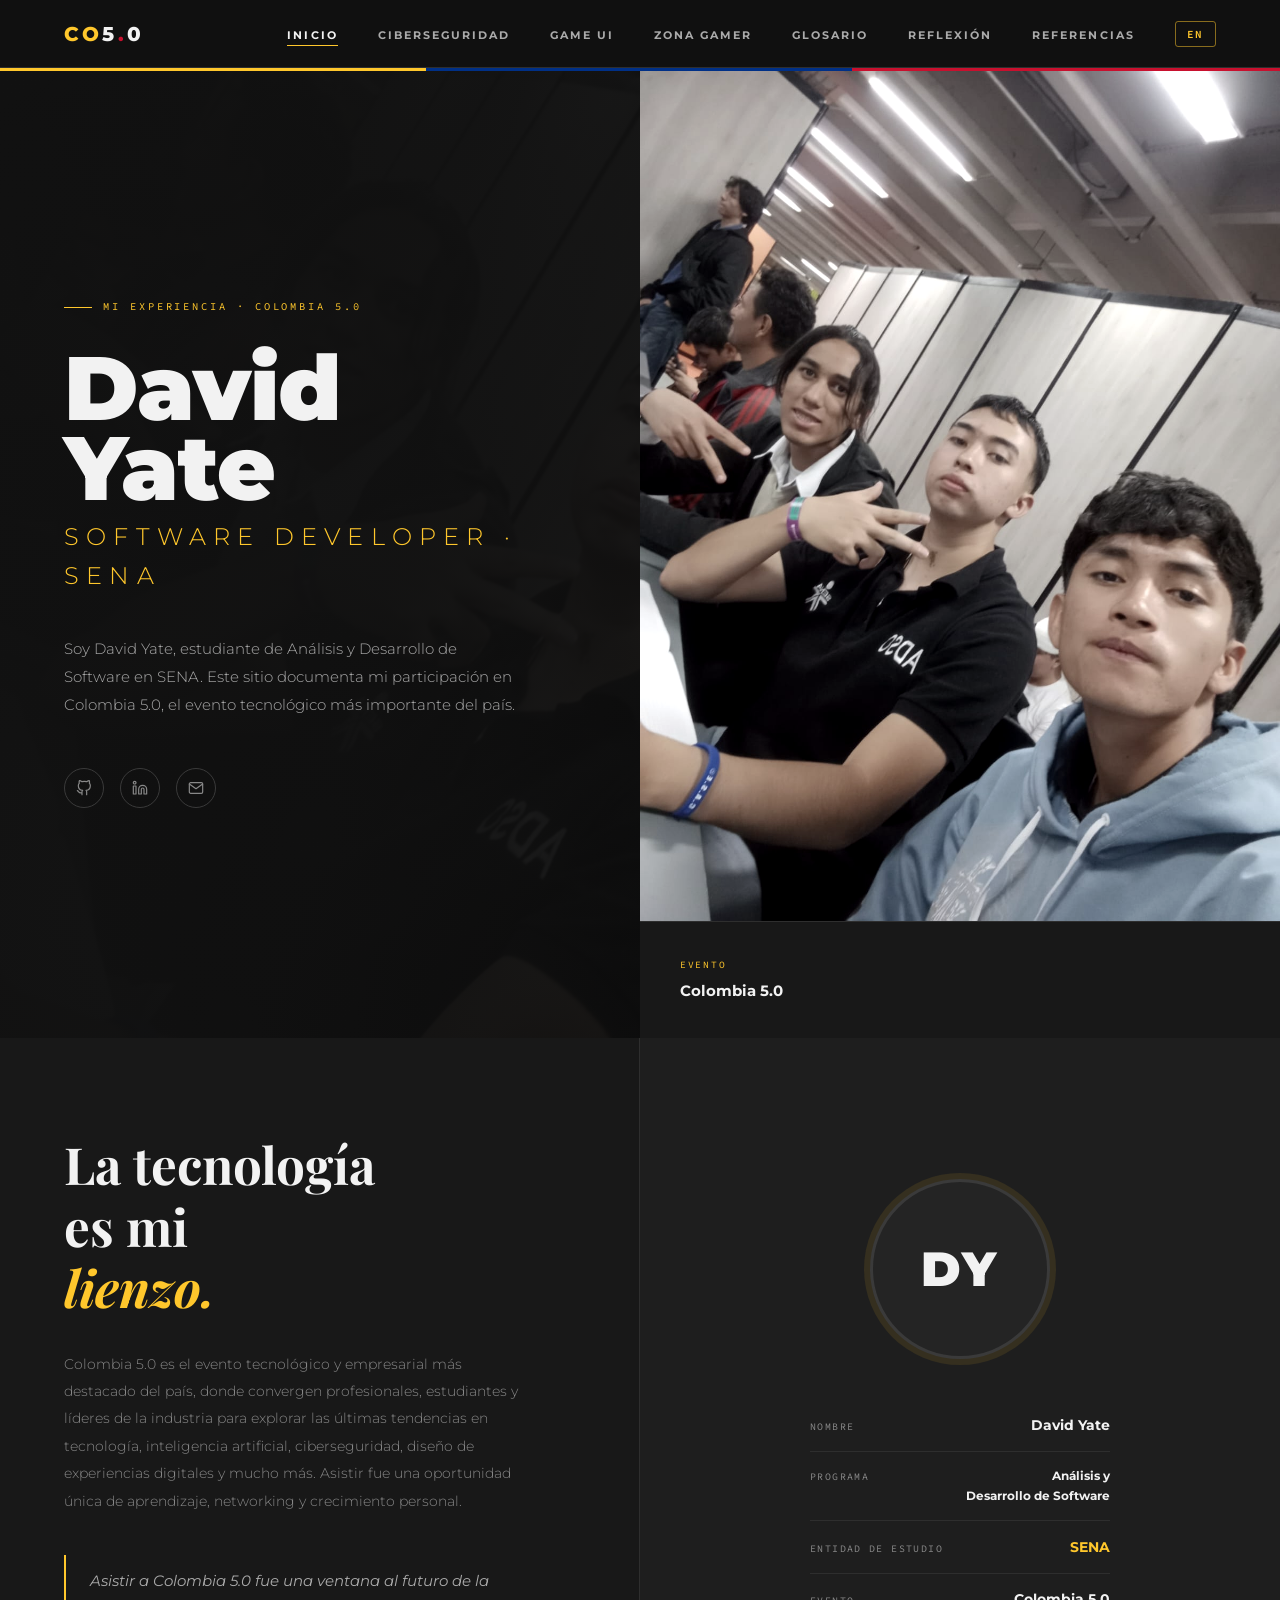
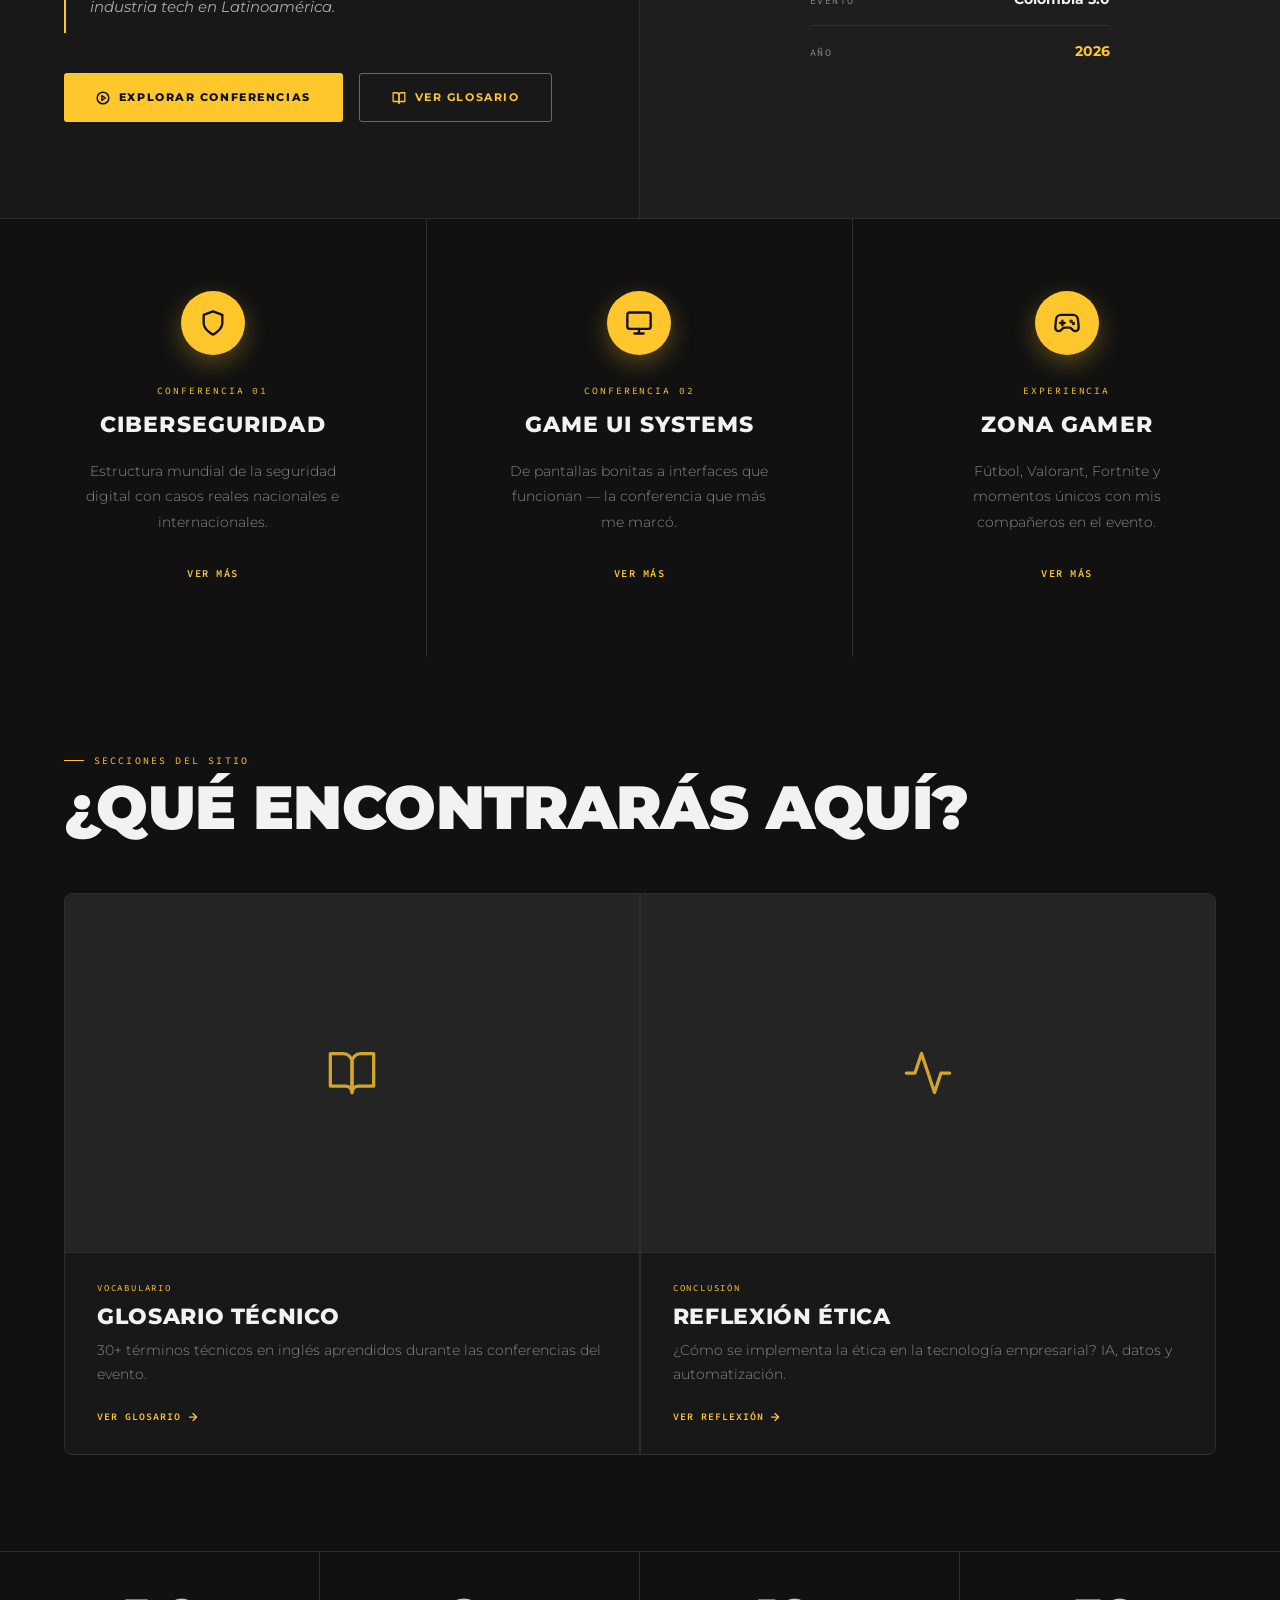
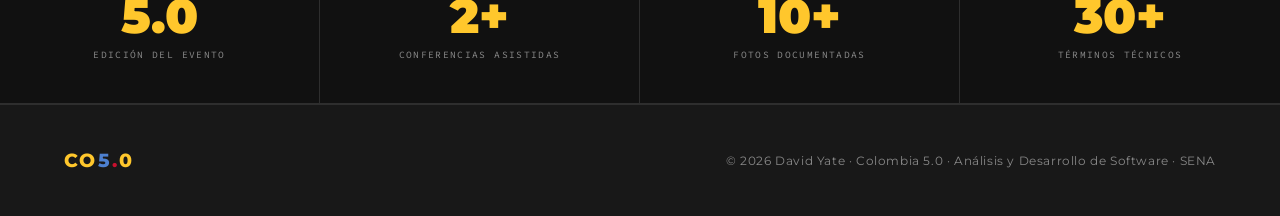
==== commit 328f69aa: "SITIO WEB - COLOMBIA 5.0 - VERSION FINAL" ====
--- a/index.html
+++ b/index.html
@@ -17,7 +17,8 @@
       <li><a href="game-ui.html"         data-i18n="nav-gameui">Game UI</a></li>
       <li><a href="zona-gamer.html"      data-i18n="nav-gamer">Zona Gamer</a></li>
       <li><a href="glossary.html"        data-i18n="nav-glossary">Glosario</a></li>
-      <li><a href="ethics.html"          data-i18n="nav-ethics">Reflexión</a></li>
+      <li><a href="ethics.html" data-i18n="nav-ethics">Reflexión</a></li>
+      <li><a href="referencias.html" data-i18n="nav-refs">Referencias</a></li>
       <li><button id="lang-btn">EN</button></li>
     </ul>
     <button class="hamburger" aria-label="Menú"><span></span><span></span><span></span></button>
@@ -35,7 +36,7 @@
       <h1 class="hero-name" data-i18n="hero-name">David<br>Yate</h1>
       <p class="hero-role" data-i18n="hero-role">Software Developer · SENA</p>
       <p class="hero-desc" data-i18n="hero-sub">
-        Estudiante de Análisis y Desarrollo de Software en el SENA. Este sitio documenta mi participación en Colombia 5.0, el evento tecnológico más importante del país.
+        Estudiante de Análisis y Desarrollo de Software en SENA. Este sitio documenta mi participación en Colombia 5.0, el evento tecnológico más importante del país.
       </p>
       <div class="hero-social">
         <!-- GitHub -->
@@ -102,7 +103,7 @@
           <span class="detail-val" style="font-size:.78rem;">Análisis y<br>Desarrollo de Software</span>
         </div>
         <div class="about-detail-row">
-          <span class="detail-key" data-i18n="det-entidad">Entidad de Estudio</span>
+          <span class="detail-key" data-i18n="det-enti">Entidad De Estudio</span>
           <span class="detail-val yellow">SENA</span>
         </div>
         <div class="about-detail-row">
@@ -111,7 +112,7 @@
         </div>
         <div class="about-detail-row">
           <span class="detail-key" data-i18n="det-year">Año</span>
-          <span class="detail-val yellow">2025</span>
+          <span class="detail-val yellow">2026</span>
         </div>
       </div>
     </div>
@@ -196,15 +197,15 @@
       <span style="font-family:var(--font-mono);font-size:.6rem;letter-spacing:.14em;color:var(--muted);text-transform:uppercase;margin-top:.5rem;display:block;" data-i18n="stat1">Edición del evento</span>
     </div>
     <div style="padding:2.5rem 2rem;text-align:center;border-right:1px solid var(--border);">
-      <span style="font-family:var(--font-head);font-size:3rem;font-weight:900;color:var(--co-yellow);display:block;line-height:1;">2</span>
+      <span style="font-family:var(--font-head);font-size:3rem;font-weight:900;color:var(--co-yellow);display:block;line-height:1;">2+</span>
       <span style="font-family:var(--font-mono);font-size:.6rem;letter-spacing:.14em;color:var(--muted);text-transform:uppercase;margin-top:.5rem;display:block;" data-i18n="stat2">Conferencias asistidas</span>
     </div>
     <div style="padding:2.5rem 2rem;text-align:center;border-right:1px solid var(--border);">
-      <span style="font-family:var(--font-head);font-size:3rem;font-weight:900;color:var(--co-yellow);display:block;line-height:1;">10</span>
+      <span style="font-family:var(--font-head);font-size:3rem;font-weight:900;color:var(--co-yellow);display:block;line-height:1;">10+</span>
       <span style="font-family:var(--font-mono);font-size:.6rem;letter-spacing:.14em;color:var(--muted);text-transform:uppercase;margin-top:.5rem;display:block;" data-i18n="stat3">Fotos documentadas</span>
     </div>
     <div style="padding:2.5rem 2rem;text-align:center;">
-      <span style="font-family:var(--font-head);font-size:3rem;font-weight:900;color:var(--co-yellow);display:block;line-height:1;">30</span>
+      <span style="font-family:var(--font-head);font-size:3rem;font-weight:900;color:var(--co-yellow);display:block;line-height:1;">30+</span>
       <span style="font-family:var(--font-mono);font-size:.6rem;letter-spacing:.14em;color:var(--muted);text-transform:uppercase;margin-top:.5rem;display:block;" data-i18n="stat4">Términos técnicos</span>
     </div>
   </div>
@@ -212,7 +213,7 @@
   <!-- ▸ FOOTER -->
   <footer>
     <span class="footer-logo"><span class="y">CO</span><span class="b">5</span><span class="r">.</span><span class="y">0</span></span>
-    <p data-i18n="footer-copy">© 2025 David Yate · Colombia 5.0 · Análisis y Desarrollo de Software · SENA</p>
+    <p data-i18n="footer-copy">© 2026 David Yate · Colombia 5.0 · Análisis y Desarrollo de Software · SENA</p>
   </footer>
 
   <div class="lightbox" id="lightbox">
--- a/css/style.css
+++ b/css/style.css
@@ -878,3 +878,108 @@
   footer { flex-direction: column; align-items: center; text-align: center; }
   .ethics-grid { grid-template-columns: 1fr; }
 }
+
+/* ════════════════════════════════
+   REFERENCIAS APA
+   ════════════════════════════════ */
+.ref-card {
+  background: var(--bg-2);
+  border: 1px solid var(--border);
+  border-left: 3px solid var(--border-2);
+  padding: 1.4rem 1.8rem;
+  border-radius: 0 4px 4px 0;
+  transition: border-left-color .2s, background .2s;
+}
+.ref-card:hover {
+  border-left-color: var(--co-yellow);
+  background: var(--bg-3);
+}
+.ref-card--highlight {
+  border-left-color: var(--co-yellow);
+  background: rgba(255,199,44,.04);
+}
+.ref-card--highlight:hover {
+  background: rgba(255,199,44,.07);
+}
+
+.ref-text {
+  font-size: .92rem;
+  color: var(--muted-2);
+  line-height: 1.85;
+  font-weight: 300;
+}
+.ref-text em { font-style: italic; color: var(--white); }
+.ref-text strong { font-weight: 700; color: var(--white); }
+
+.ref-link {
+  color: var(--co-yellow);
+  font-family: var(--font-mono);
+  font-size: .78rem;
+  letter-spacing: .03em;
+  text-decoration: none;
+  word-break: break-all;
+  transition: opacity .2s;
+}
+.ref-link:hover { opacity: .75; text-decoration: underline; }
+
+/* Claude AI block */
+.ref-ai-header {
+  display: flex; align-items: center; gap: 1rem;
+  margin-bottom: 1rem;
+}
+.ref-ai-badge {
+  font-family: var(--font-mono); font-size: .58rem;
+  letter-spacing: .16em; text-transform: uppercase;
+  background: var(--co-yellow); color: var(--bg);
+  padding: .25rem .7rem; border-radius: 3px; font-weight: 700;
+  flex-shrink: 0;
+}
+.ref-ai-name {
+  font-family: var(--font-head); font-size: 1.05rem;
+  font-weight: 800; letter-spacing: .04em; color: var(--white);
+}
+
+.ref-usage {
+  background: rgba(255,255,255,.03);
+  border: 1px solid var(--border);
+  border-radius: 4px;
+  padding: 1.2rem 1.5rem;
+  margin: 1.2rem 0 1rem;
+}
+.ref-usage-label {
+  font-family: var(--font-mono); font-size: .6rem;
+  letter-spacing: .16em; text-transform: uppercase;
+  color: var(--co-yellow); margin-bottom: .75rem;
+}
+.ref-usage-list {
+  list-style: none; padding: 0;
+  display: flex; flex-direction: column; gap: .5rem;
+}
+.ref-usage-list li {
+  font-size: .88rem; color: var(--muted-2);
+  line-height: 1.6; padding-left: 1.2rem; position: relative;
+}
+.ref-usage-list li::before {
+  content: '›'; position: absolute; left: 0;
+  color: var(--co-yellow); font-weight: 700;
+}
+
+.ref-note {
+  font-family: var(--font-mono); font-size: .68rem;
+  color: var(--muted); letter-spacing: .04em;
+  font-style: italic; line-height: 1.7;
+  border-top: 1px solid var(--border); padding-top: .9rem; margin-top: .5rem;
+}
+
+/* ════════════════════════════════
+   GLOSSARY — columna de categoría
+   ════════════════════════════════ */
+.glossary-table .cat-badge {
+  display: inline-block;
+  font-family: var(--font-mono); font-size: .56rem;
+  letter-spacing: .1em; text-transform: uppercase;
+  padding: .18rem .55rem; border-radius: 3px; font-weight: 700;
+}
+.cat-cyber  { background: rgba(200,16,46,.18);  color: #e05575; border: 1px solid rgba(200,16,46,.35); }
+.cat-ui     { background: rgba(0,48,135,.2);    color: #5b8dd9; border: 1px solid rgba(0,48,135,.4); }
+.cat-tech   { background: rgba(255,199,44,.12); color: var(--co-yellow); border: 1px solid rgba(255,199,44,.3); }
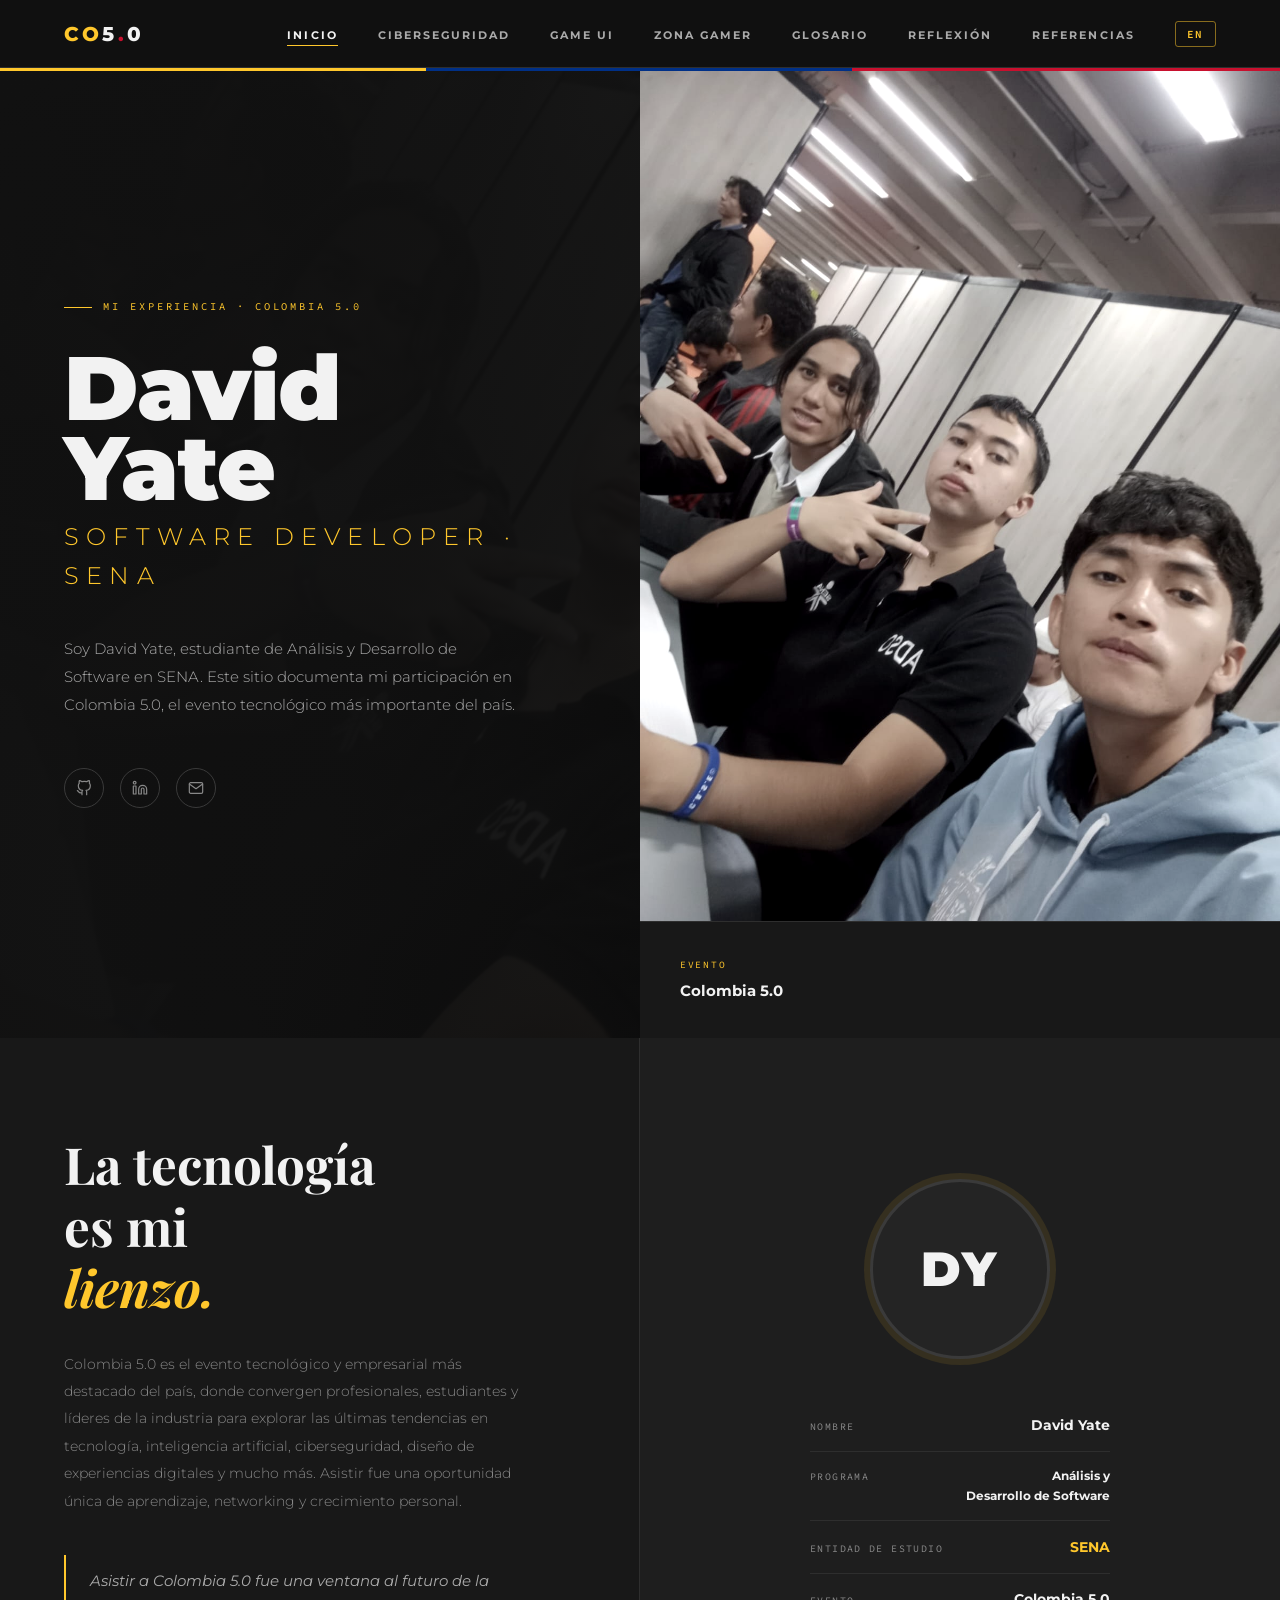
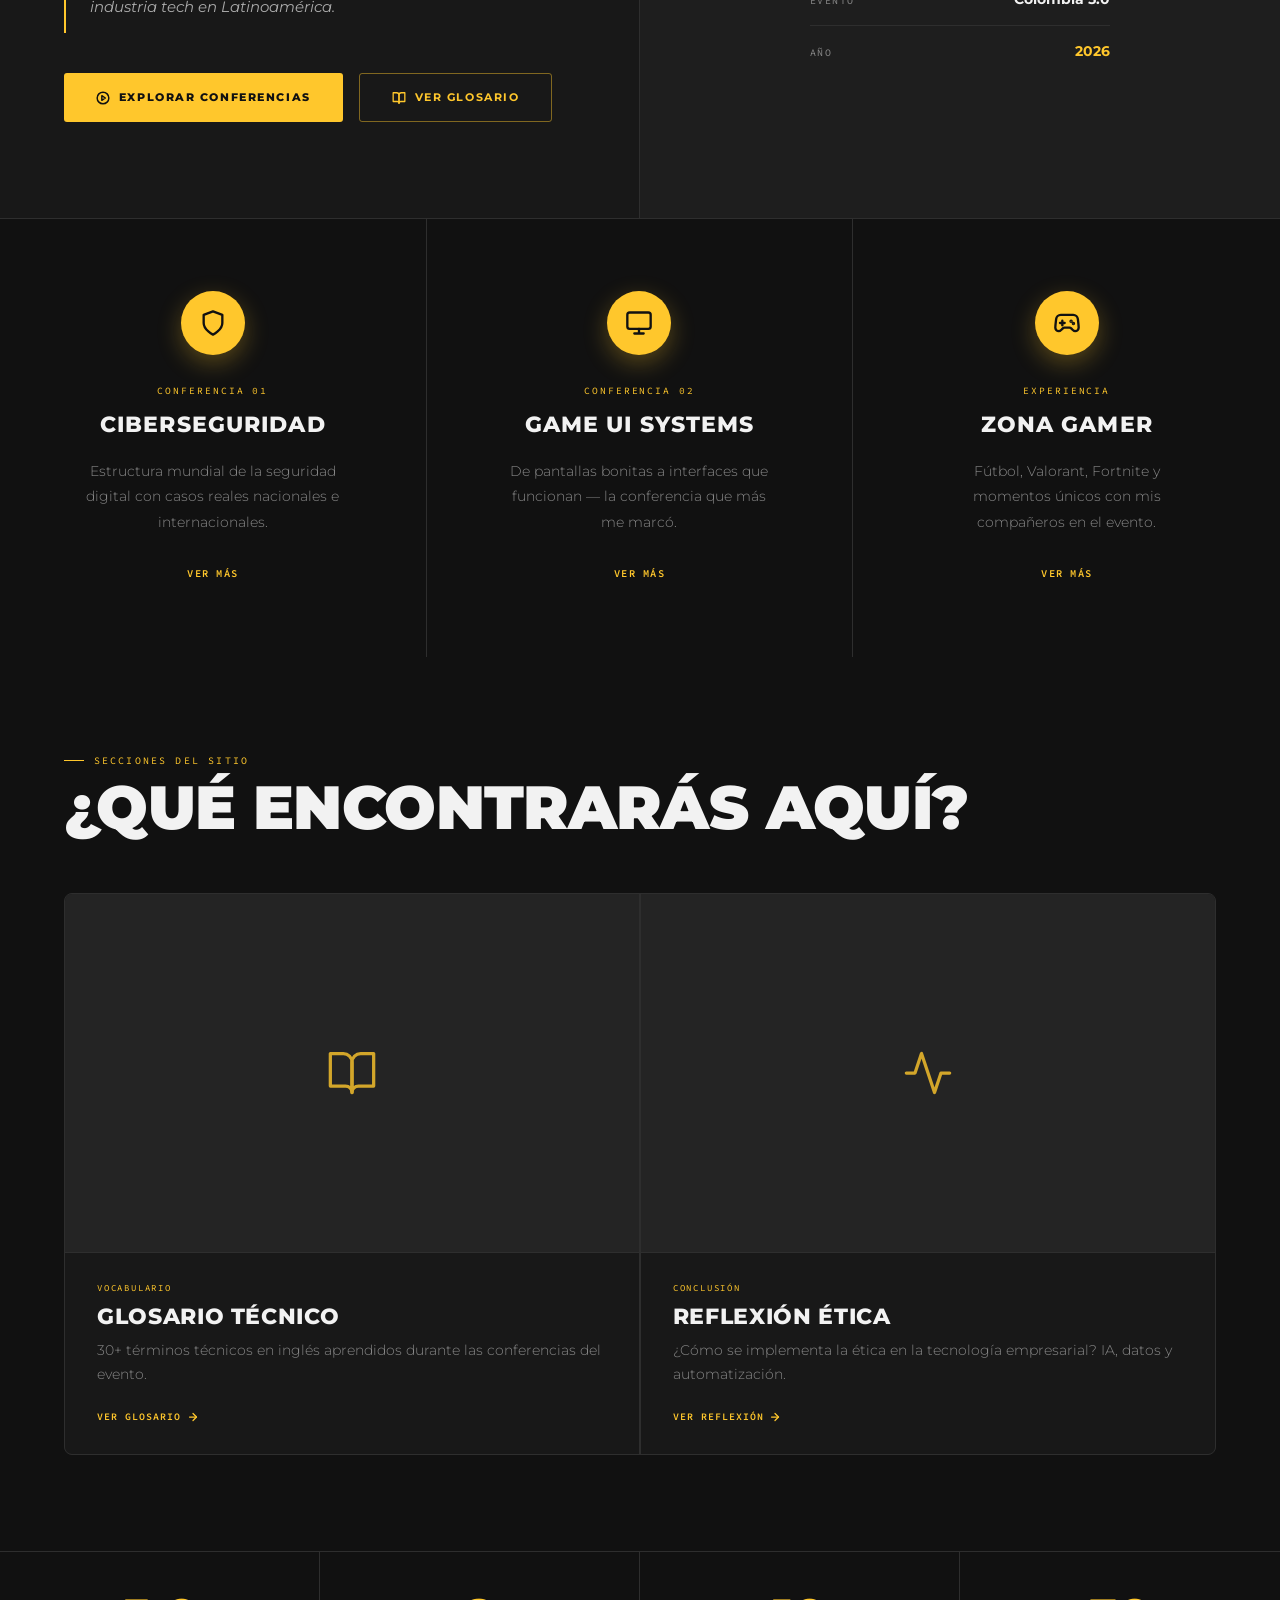
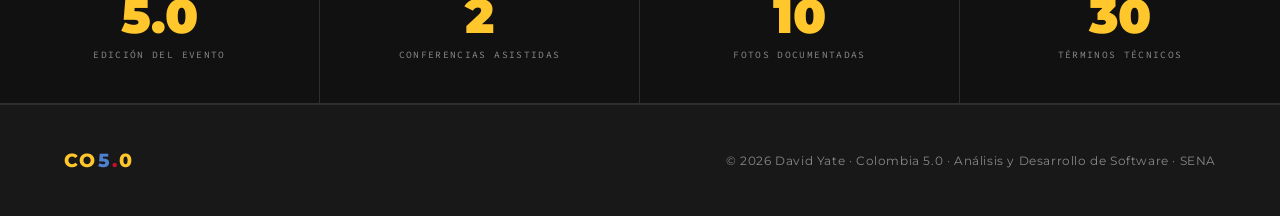
==== commit bbc859eb: "SITIO WEB - COLOMBIA 5.0 - VERSIÓN FINAL" ====
--- a/index.html
+++ b/index.html
@@ -197,15 +197,15 @@
       <span style="font-family:var(--font-mono);font-size:.6rem;letter-spacing:.14em;color:var(--muted);text-transform:uppercase;margin-top:.5rem;display:block;" data-i18n="stat1">Edición del evento</span>
     </div>
     <div style="padding:2.5rem 2rem;text-align:center;border-right:1px solid var(--border);">
-      <span style="font-family:var(--font-head);font-size:3rem;font-weight:900;color:var(--co-yellow);display:block;line-height:1;">2+</span>
+      <span style="font-family:var(--font-head);font-size:3rem;font-weight:900;color:var(--co-yellow);display:block;line-height:1;">2</span>
       <span style="font-family:var(--font-mono);font-size:.6rem;letter-spacing:.14em;color:var(--muted);text-transform:uppercase;margin-top:.5rem;display:block;" data-i18n="stat2">Conferencias asistidas</span>
     </div>
     <div style="padding:2.5rem 2rem;text-align:center;border-right:1px solid var(--border);">
-      <span style="font-family:var(--font-head);font-size:3rem;font-weight:900;color:var(--co-yellow);display:block;line-height:1;">10+</span>
+      <span style="font-family:var(--font-head);font-size:3rem;font-weight:900;color:var(--co-yellow);display:block;line-height:1;">10</span>
       <span style="font-family:var(--font-mono);font-size:.6rem;letter-spacing:.14em;color:var(--muted);text-transform:uppercase;margin-top:.5rem;display:block;" data-i18n="stat3">Fotos documentadas</span>
     </div>
     <div style="padding:2.5rem 2rem;text-align:center;">
-      <span style="font-family:var(--font-head);font-size:3rem;font-weight:900;color:var(--co-yellow);display:block;line-height:1;">30+</span>
+      <span style="font-family:var(--font-head);font-size:3rem;font-weight:900;color:var(--co-yellow);display:block;line-height:1;">30</span>
       <span style="font-family:var(--font-mono);font-size:.6rem;letter-spacing:.14em;color:var(--muted);text-transform:uppercase;margin-top:.5rem;display:block;" data-i18n="stat4">Términos técnicos</span>
     </div>
   </div>
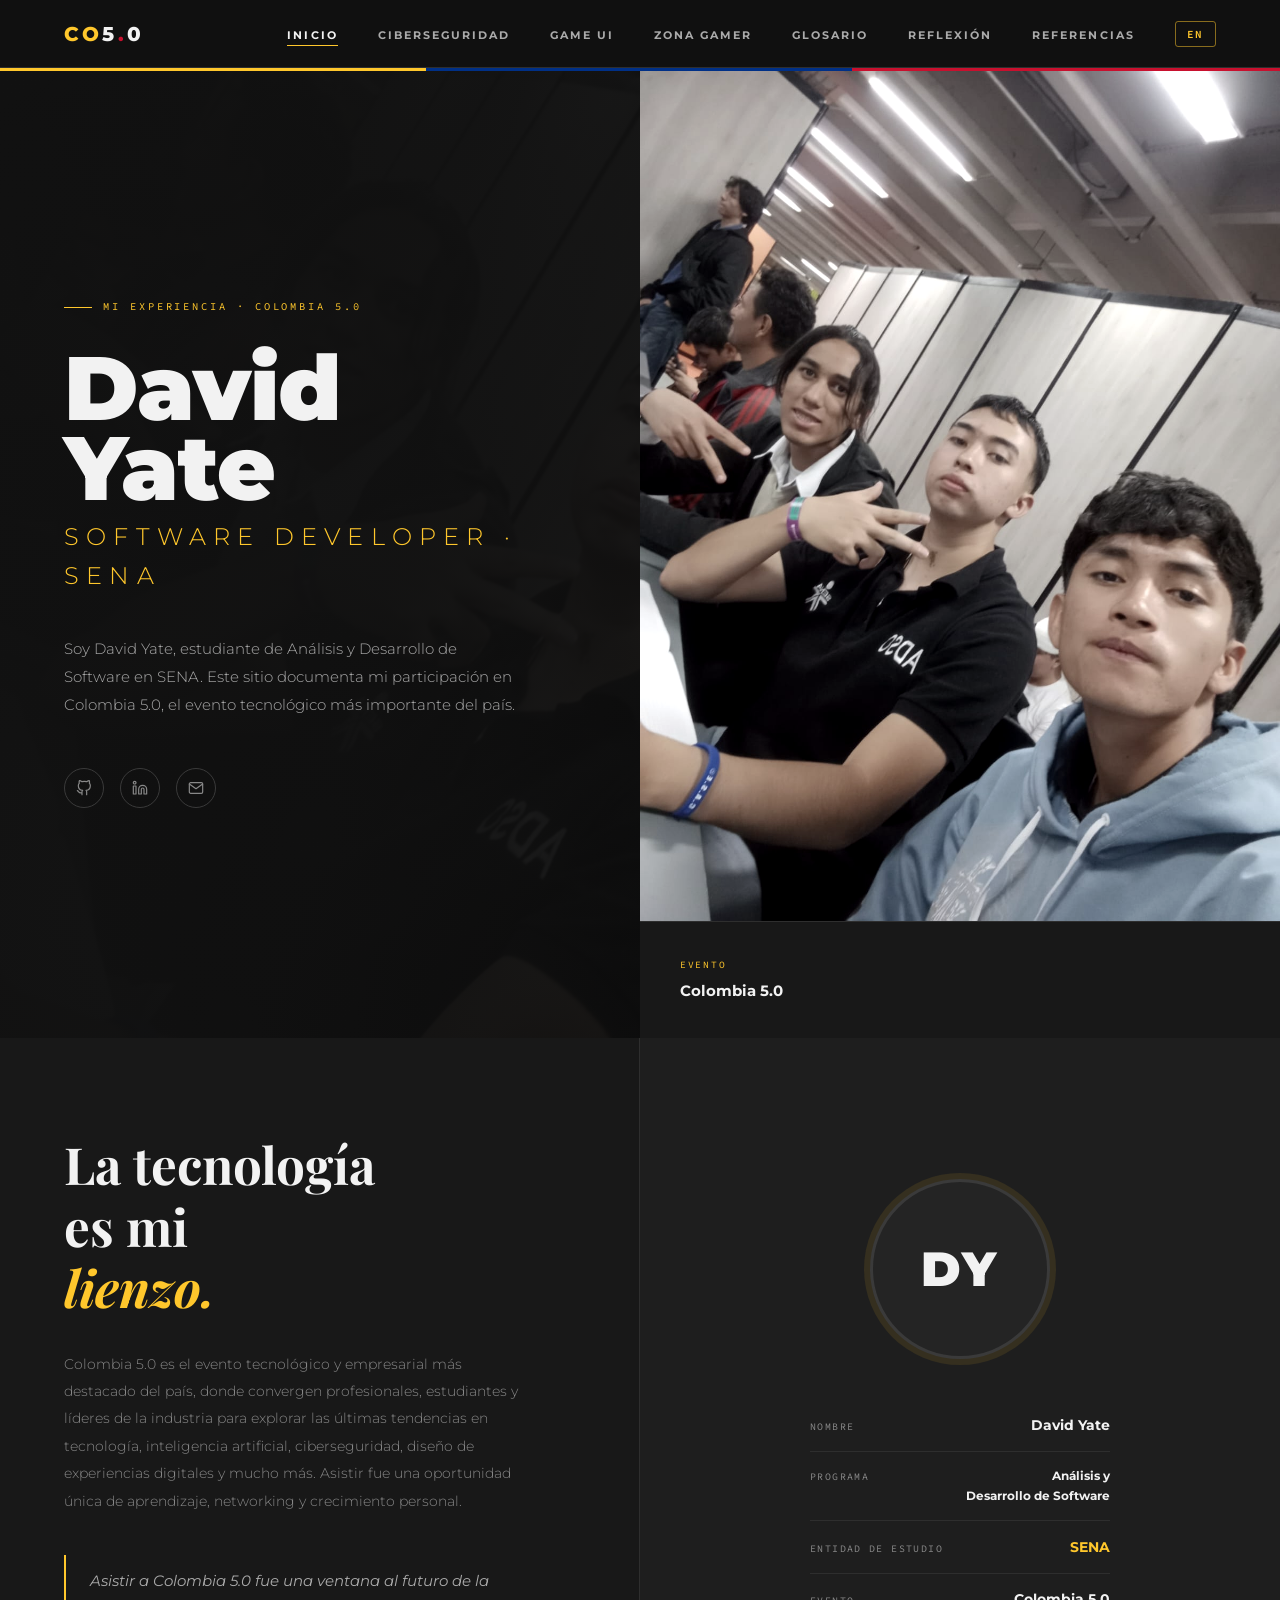
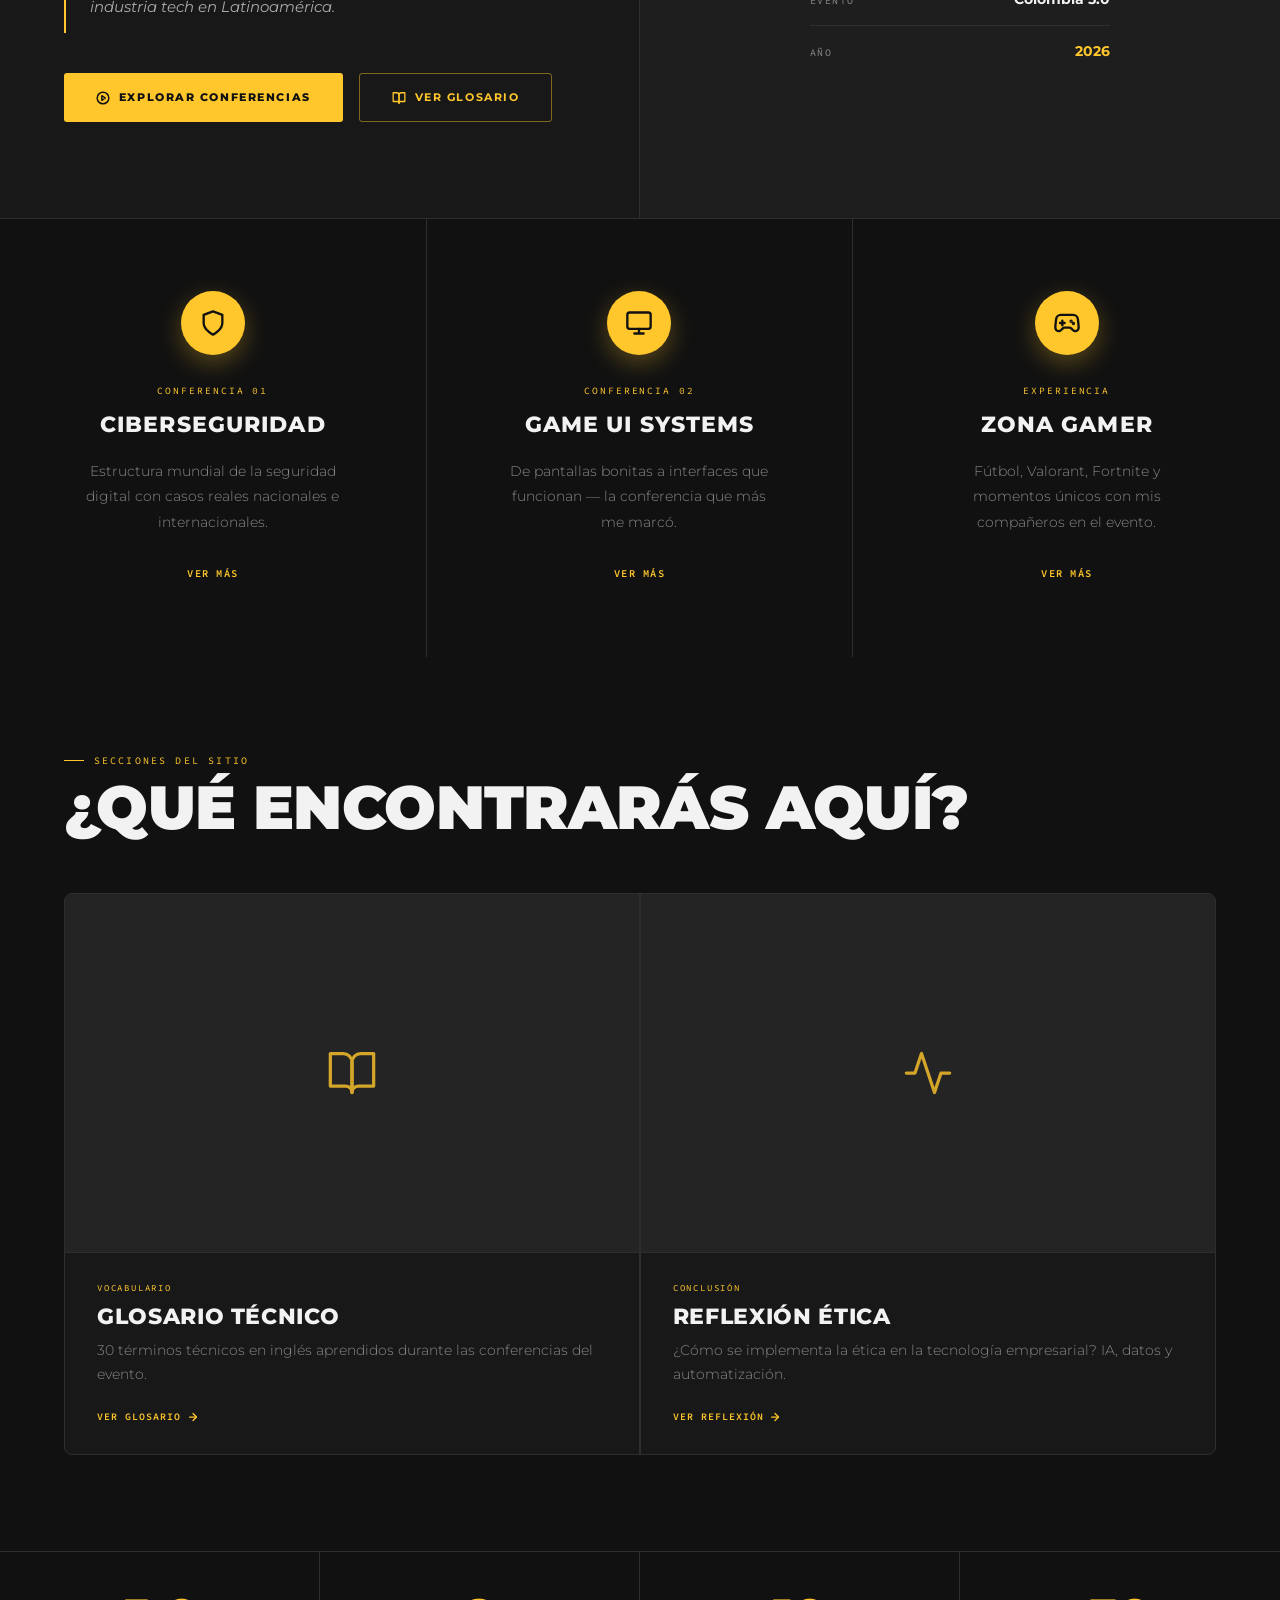
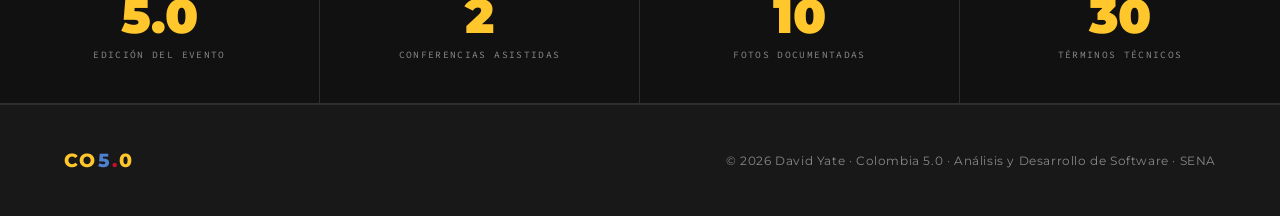
==== commit 797dc7bd: "SITIO WEB - COLOMBIA 5.0 - VERSIÓN FINAL" ====
--- a/index.html
+++ b/index.html
@@ -169,7 +169,7 @@
         <div class="card-body">
           <span class="card-badge" data-i18n="card4-badge">Vocabulario Técnico</span>
           <h3 data-i18n="card4-title">Glosario Técnico</h3>
-          <p data-i18n="card4-desc">30+ términos técnicos en inglés aprendidos durante las conferencias del evento Colombia 5.0.</p>
+          <p data-i18n="card4-desc">30 términos técnicos en inglés aprendidos durante las conferencias del evento Colombia 5.0.</p>
           <span class="card-arrow">Ver glosario <svg viewBox="0 0 24 24" fill="none" stroke="currentColor" stroke-width="2.5" stroke-linecap="round" stroke-linejoin="round"><line x1="5" y1="12" x2="19" y2="12"/><polyline points="12 5 19 12 12 19"/></svg></span>
         </div>
       </a>
